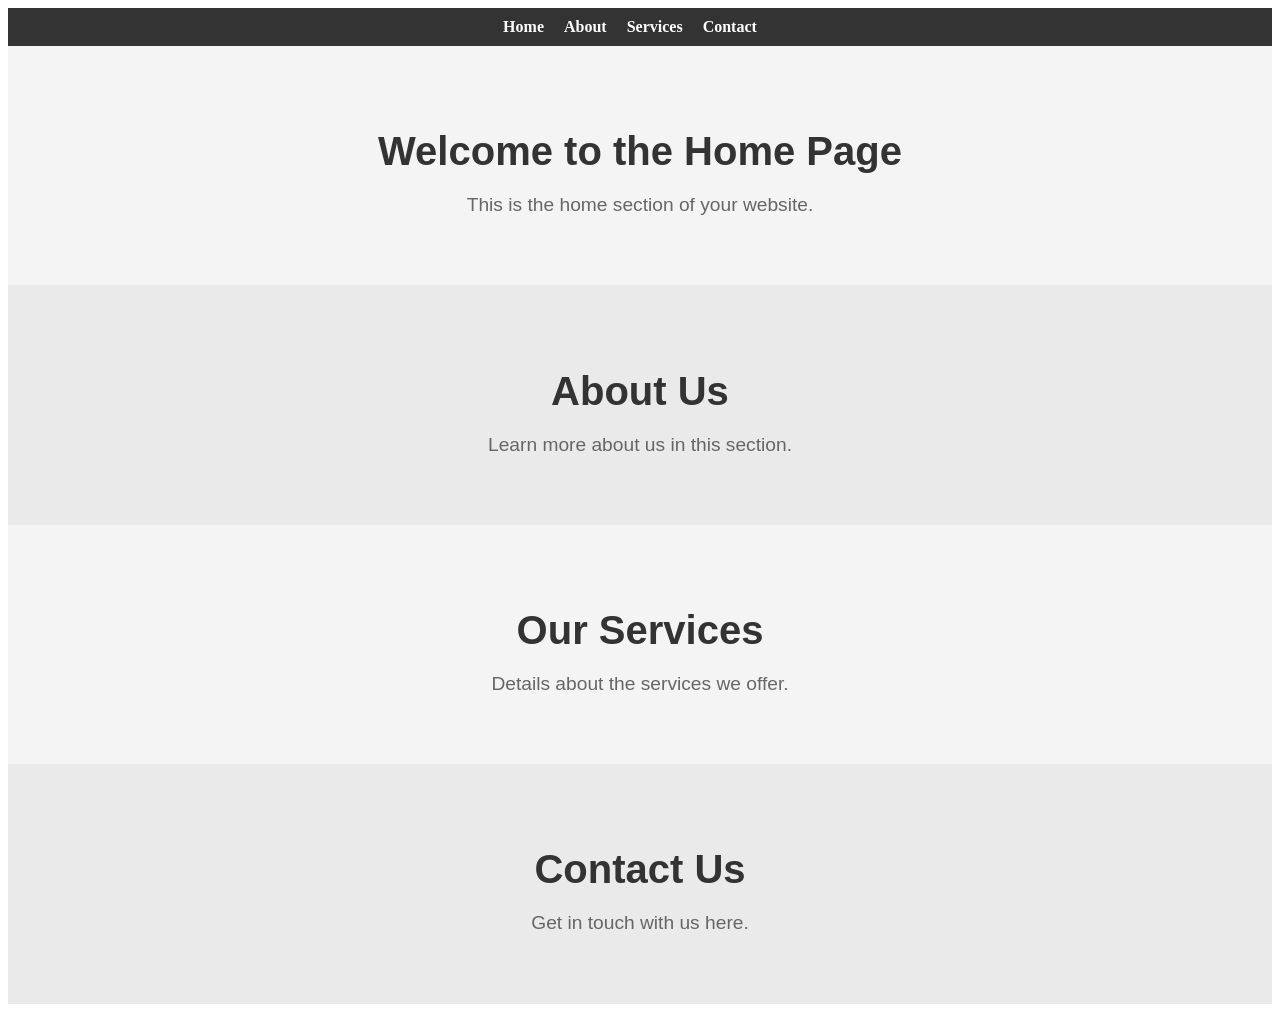
==== index.html @ 5314b4d9 "Css" ====
<!DOCTYPE html>
<html lang="en">
<head>
    <meta charset="UTF-8">
    <meta name="viewport" content="width=device-width, initial-scale=1.0">
    <title>Home Page Menu</title>
    <link rel="stylesheet" href="index.css">
</head>
<body>
    <nav>
        <ul>
            <li><a href="#home">Home</a></li>
            <li><a href="#about">About</a></li>
            <li><a href="#services">Services</a></li>
            <li><a href="#contact">Contact</a></li>
        </ul>
    </nav>
    <section id="home">
        <h1>Welcome to the Home Page</h1>
        <p>This is the home section of your website.</p>
    </section>
    <section id="about">
        <h1>About Us</h1>
        <p>Learn more about us in this section.</p>
    </section>
    <section id="services">
        <h1>Our Services</h1>
        <p>Details about the services we offer.</p>
    </section>
    <section id="contact">
        <h1>Contact Us</h1>
        <p>Get in touch with us here.</p>
    </section>
</body>
</html>
---- index.css ----
nav {
    background-color: #333;
    padding: 10px;
}

nav ul {
    list-style-type: none;
    margin: 0;
    padding: 0;
    display: flex;
    justify-content: center;
}

nav ul li {
    margin-right: 20px;
}

nav ul li a {
    color: white;
    text-decoration: none;
    font-weight: bold;
    font-size: 16px;
    transition: color 0.3s ease;
}

nav ul li a:hover {
    color: #ff9800;
    text-decoration: underline;
}

/* Section styling */
section {
    padding: 50px;
    text-align: center;
    font-family: Arial, sans-serif;
}

section h1 {
    font-size: 2.5em;
    margin-bottom: 20px;
    color: #333;
}

section p {
    font-size: 1.2em;
    color: #666;
}

#home {
    background-color: #f4f4f4;
}

#about {
    background-color: #eaeaea;
}

#services {
    background-color: #f4f4f4;
}

#contact {
    background-color: #eaeaea;
}
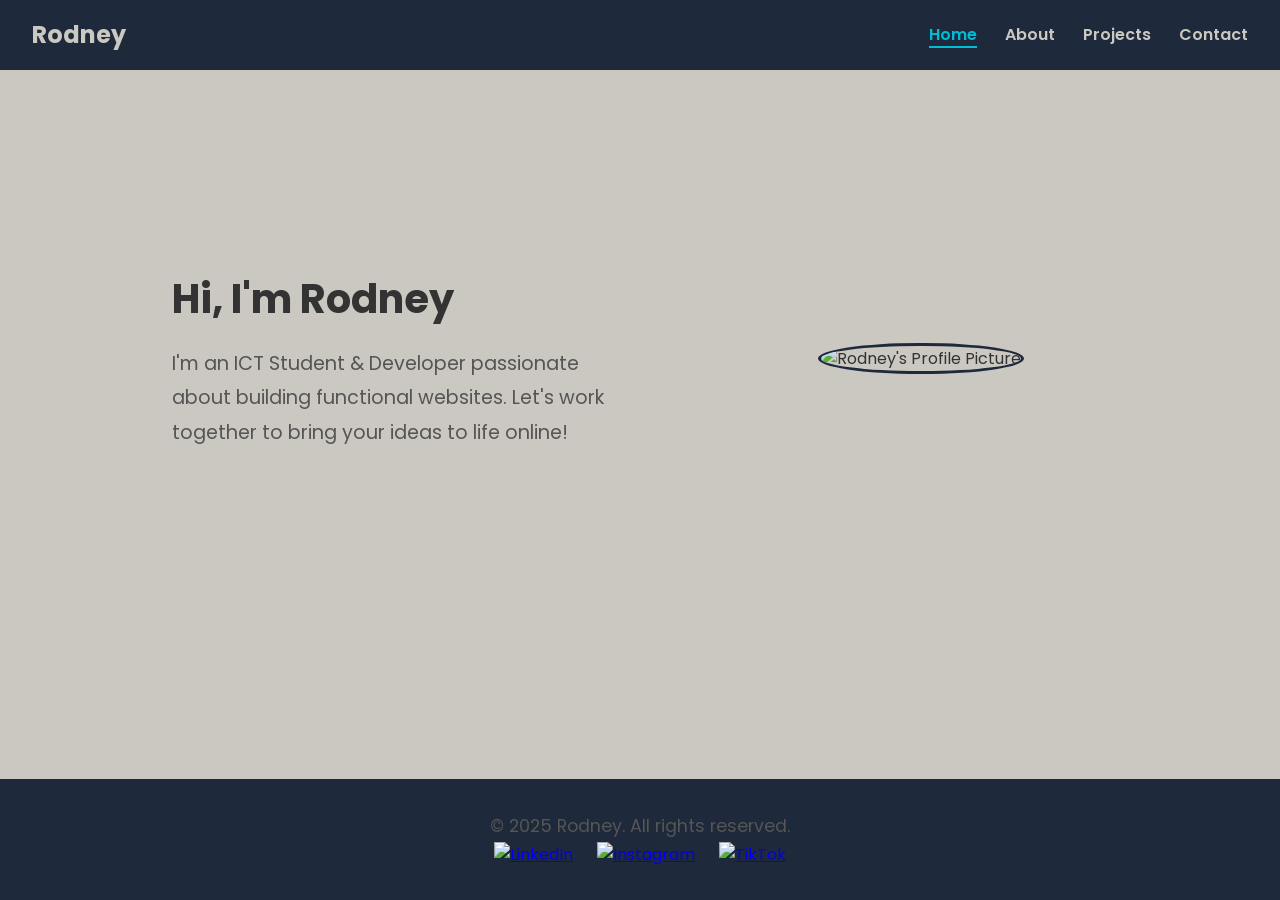
==== commit bb98c3a1: "Add files via upload" ====
--- a/index.html
+++ b/index.html
@@ -1,35 +1,50 @@
-<!DOCTYPE html>
-<html lang="en">
-<head>
-    <meta charset="UTF-8">
-    <meta name="viewport" content="width=device-width, initial-scale=1.0">
-    <title>Home Page Menu</title>
-    <link rel="stylesheet" href="index.css">
-</head>
-<body>
-    <nav>
-        <ul>
-            <li><a href="#home">Home</a></li>
-            <li><a href="#about">About</a></li>
-            <li><a href="#services">Services</a></li>
-            <li><a href="#contact">Contact</a></li>
-        </ul>
-    </nav>
-    <section id="home">
-        <h1>Welcome to the Home Page</h1>
-        <p>This is the home section of your website.</p>
-    </section>
-    <section id="about">
-        <h1>About Us</h1>
-        <p>Learn more about us in this section.</p>
-    </section>
-    <section id="services">
-        <h1>Our Services</h1>
-        <p>Details about the services we offer.</p>
-    </section>
-    <section id="contact">
-        <h1>Contact Us</h1>
-        <p>Get in touch with us here.</p>
-    </section>
-</body>
-</html>+<!DOCTYPE html>
+<html lang="en">
+<head>
+  <meta charset="UTF-8">
+  <meta name="viewport" content="width=device-width, initial-scale=1.0">
+  <title>Home</title>
+  <link href="https://fonts.googleapis.com/css2?family=Poppins:wght@400;600&display=swap" rel="stylesheet">
+ <link href="style.css"rel="stylesheet">
+</head>
+<body>
+  <header>
+    <a href="index.html"><h1>Rodney</h1></a>
+    <nav>
+      <a href="index.html" class="active">Home</a>
+      <a href="about.html">About</a>
+      <a href="projects.html">Projects</a>
+      <a href="contact.html">Contact</a>
+    </nav>    
+  </header>
+
+  <section class="profile">
+    <div class="profile-text">
+      <h1>Hi, I'm Rodney</h1>
+      <p>I'm an ICT Student & Developer passionate about building functional websites. Let's work together to bring your ideas to life online!</p>
+    </div>
+    <div>
+      <h1></h1>
+    </div>
+    <div class="profile-image">
+      <img src="images/pfp1.jpg" alt="Rodney's Profile Picture" />
+    </div>
+  </section>
+
+
+  <footer>
+    <p>&copy; 2025 Rodney. All rights reserved.</p>
+    <div class="social-icons">
+      <a href="www.linkedin.com/in/rodney-afriyie-282183271" target="_blank">
+        <img src="images\linkedin.png" alt="LinkedIn">
+      </a>
+      <a href="https://www.instagram.com/rodney.afriyie/?hl=en" target="_blank">
+        <img src="images\instagram.png" alt="Instagram">
+      </a>
+      <a href="https://www.tiktok.com/@rodney_appiah?is_from_webapp=1&sender_device=pc" target="_blank">
+        <img src="images\tiktok.png" alt="TikTok">
+      </a>
+    </div>
+  </footer>
+</body>
+</html>
--- a/style.css
+++ b/style.css
@@ -0,0 +1,257 @@
+* {
+    margin: 0;
+    padding: 0;
+    box-sizing: border-box;
+    font-family: 'Poppins', sans-serif;
+  }
+  
+  html {
+    scroll-behavior: smooth;
+    height: 100%;
+  }
+  
+  nav a:hover {
+    color: #00bcd4;
+  }
+  
+  nav a.active {
+    color: #00bcd4;
+    border-bottom: 2px solid #00bcd4;
+  }
+  body {
+    font-family: 'Poppins', sans-serif;
+    line-height: 1.6;
+    background-color: #CAC8C1;
+    color: #333;
+    display: flex;
+    flex-direction: column;
+    justify-content: space-between;
+    height: 100%;
+  }
+  
+  header {
+    background-color: #1e293b;
+    color: #CAC8C1;
+    padding: 1rem 2rem;
+    display: flex;
+    justify-content: space-between;
+    align-items: center;
+    position: sticky;
+    top: 0;
+    z-index: 1000;
+  }
+.profile {
+    display: flex;
+    justify-content: space-between;
+    align-items: center;
+    padding: 4rem 2rem;
+    background-color: #CAC8C1;
+  }
+  
+  .profile-text {
+    flex: 1;
+    max-width: 50%;
+  }
+  
+  .profile-text h1 {
+    font-size: 2.5rem;
+    margin-bottom: 1rem;
+  }
+  
+  .profile-text p {
+    font-size: 1.2rem;
+    color: #555;
+  }
+  
+  .profile-image {
+    flex: 5;
+    max-width: 40%;
+    text-align: center;
+  }
+  
+  .profile-image img {
+    width: 350px;
+    height: 350px;
+    object-fit: cover;
+    border-radius: 50%;
+    border: 3px solid #1e293b;
+  }
+  .profile-image img:hover {
+    transform: scale(1.02);
+    transition: transform 0.7s ease;
+  }
+  
+  header h1 {
+    font-size: 1.5rem;
+  }
+
+  header a {
+    color: #CAC8C1;
+    text-decoration: none;
+    font-weight: 600;
+  }
+  
+  nav a {
+    color: #CAC8C1;
+    text-decoration: none;
+    margin-left: 1.5rem;
+    font-weight: 600;
+  }
+  
+  section {
+    padding: 4rem 2rem;
+    max-width: 1000px;
+    margin: auto;
+  }
+  
+  h2 {
+    font-size: 2rem;
+    margin-bottom: 1rem;
+  }
+  
+  p, label {
+    font-size: 1.1rem;
+    color: #555;
+    line-height: 1.8;
+  }
+  
+  button {
+    padding: 0.75rem 1.5rem;
+    background-color: #1e293b;
+    color: #CAC8C1;
+    border: none;
+    border-radius: 0.4rem;
+    font-size: 1rem;
+    cursor: pointer;
+    font-weight: 600;
+  }
+  
+  button:hover {
+    background-color: #334155;
+  }
+  
+  form {
+    background-color: #cdcaca;
+    padding: 2rem;
+    border-radius: 0.5rem;
+    box-shadow: 0 2px 4px rgba(0,0,0,0.1);
+  }
+  
+  input, textarea {
+    width: 100%;
+    padding: 0.75rem;
+    margin-bottom: 1.5rem;
+    border: 1px solid #CAC8C1;
+    border-radius: 0.4rem;
+    font-size: 1rem;
+  }
+  
+  .project {
+    background-color: #CAC8C1;
+    padding: 1.5rem;
+    border-left: 4px solid #1e293b;
+    margin-bottom: 1.5rem;
+    box-shadow: 0 2px 4px rgba(0,0,0,0.1);
+    border-radius: 0.5rem;
+  }
+  
+  .project h3 {
+    margin-bottom: 0.5rem;
+    color: #1e293b;
+  }
+  .project {
+    background-color: #f0f0f0;
+    padding: 20px;
+    margin: 15px 0;
+    border-radius: 8px;
+    transition: transform 0.3s ease;
+    cursor: pointer;
+  }
+  
+  .project:hover {
+    transform: scale(1.03);
+    background-color: #e9f6ff;
+  }
+  
+  .preview-modal {
+    opacity: 0;
+    visibility: hidden;
+    transition: opacity 0.4s ease;
+    position: fixed;
+    z-index: 10;
+    left: 0;
+    top: 0;
+    width: 100%;
+    height: 100%;
+    overflow-y: auto;
+    background-color: rgba(0, 0, 0, 0.8);
+    padding-top: 60px;
+  }
+  
+  .preview-modal.active {
+    opacity: 1;
+    visibility: visible;
+  }
+  
+  .preview-content {
+    background-color: #fff;
+    margin: auto;
+    padding: 20px;
+    border-radius: 10px;
+    width: 80%;
+    max-width: 700px;
+    position: relative;
+    transform: scale(0.95);
+    transition: transform 0.4s ease;
+  }
+  
+  .preview-modal.active .preview-content {
+    transform: scale(1);
+  }
+  
+  .close-btn {
+    color: #333;
+    position: absolute;
+    top: 15px;
+    right: 20px;
+    font-size: 30px;
+    font-weight: bold;
+    cursor: pointer;
+  }
+  
+  .gallery {
+    display: grid;
+    grid-template-columns: repeat(1, 1fr);
+    gap: 10px;
+    margin-top: 20px;
+  }
+  
+  .gallery img {
+    width: 100%;
+    border-radius: 8px;
+    object-fit: cover;
+  }
+
+  footer {
+    text-align: center;
+    padding: 2rem;
+    background-color: #1e293b;
+    color: #CAC8C1;
+    margin-top: auto;
+  }
+  
+  .social-icons a {
+    margin: 0 10px;
+    display: inline-block;
+  }
+  
+  .social-icons img {
+    width: 32px;
+    height: 32px;
+    transition: transform 0.3s ease;
+  }
+  
+  .social-icons img:hover {
+    transform: scale(1.2);
+  }
+  
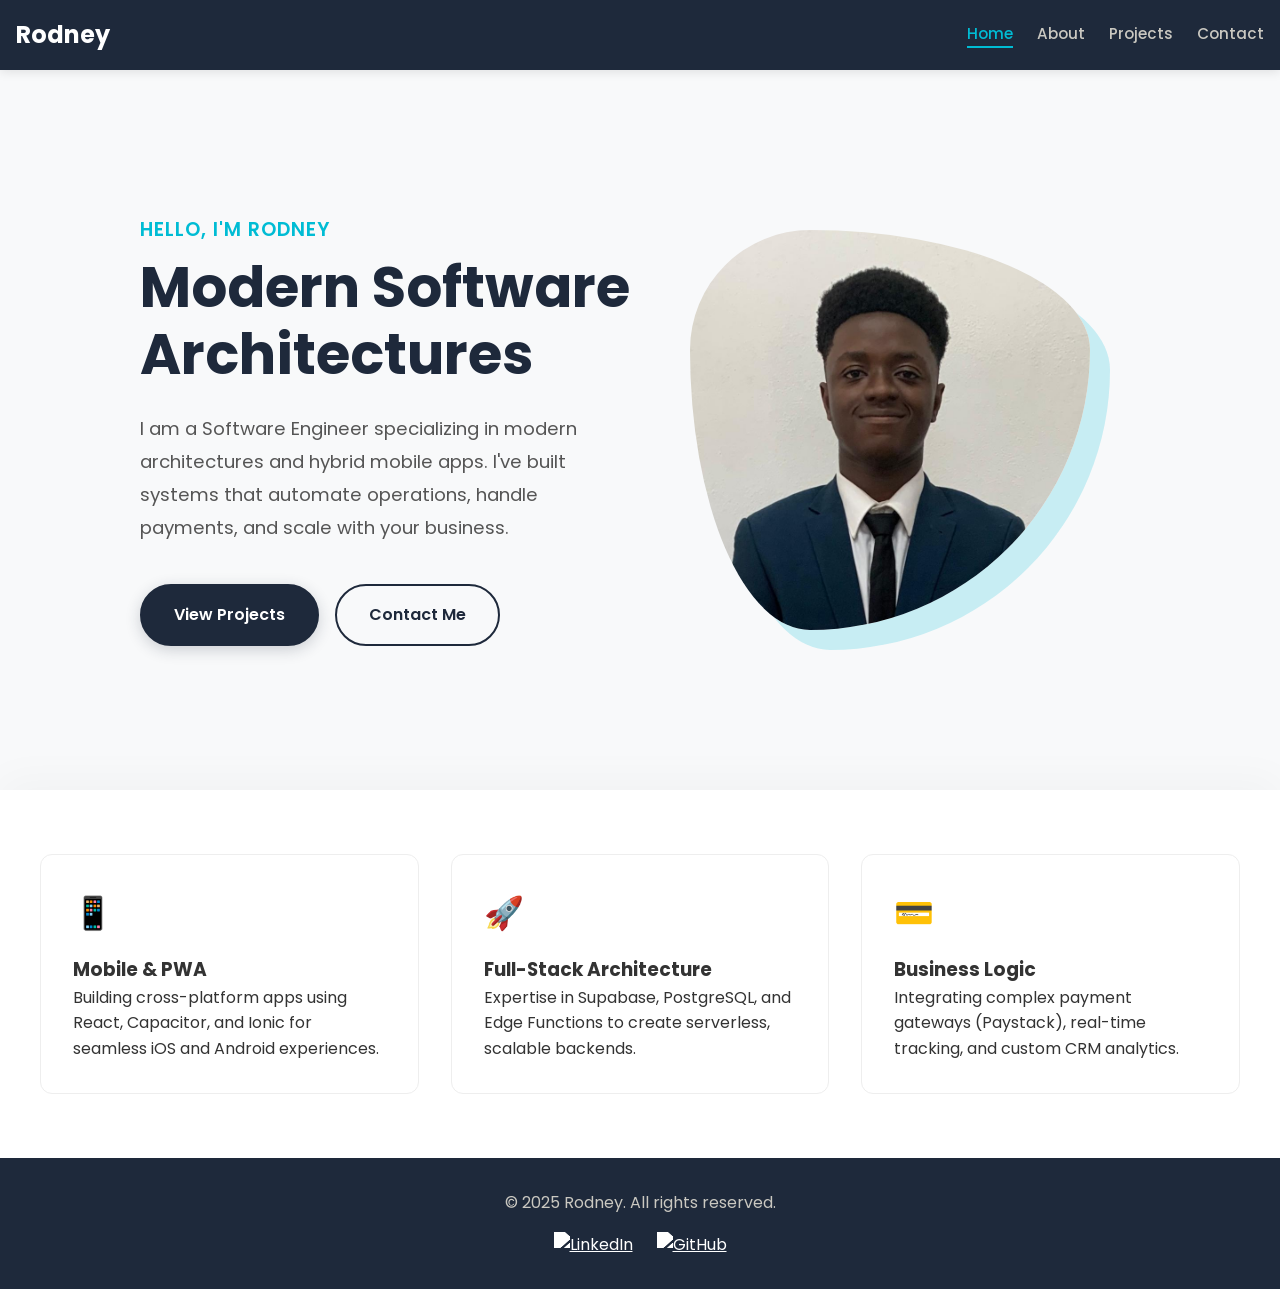
==== commit 2463034e: "Add files via upload" ====
--- a/index.html
+++ b/index.html
@@ -3,11 +3,152 @@
 <head>
   <meta charset="UTF-8">
   <meta name="viewport" content="width=device-width, initial-scale=1.0">
-  <title>Home</title>
-  <link href="https://fonts.googleapis.com/css2?family=Poppins:wght@400;600&display=swap" rel="stylesheet">
- <link href="style.css"rel="stylesheet">
+  <title>Rodney | Software Engineer</title>
+  <link href="https://fonts.googleapis.com/css2?family=Poppins:wght@300;400;600;700&display=swap" rel="stylesheet">
+  <link href="style.css" rel="stylesheet">
+  
+  <!-- Page Specific Styles for Hero Layout -->
+  <style>
+    .hero {
+        display: flex;
+        align-items: center;
+        justify-content: space-between;
+        padding: 4rem 2rem;
+        max-width: 1200px;
+        margin: 0 auto;
+        min-height: 80vh;
+    }
+
+    .hero-text {
+        flex: 1;
+        max-width: 600px;
+        animation: fadeUp 1s ease-out;
+    }
+
+    .hero-greeting {
+        color: #00bcd4;
+        font-weight: 600;
+        font-size: 1.2rem;
+        text-transform: uppercase;
+        letter-spacing: 1px;
+        display: block;
+        margin-bottom: 0.5rem;
+    }
+
+    .hero-text h1 {
+        font-size: 3.5rem;
+        line-height: 1.2;
+        color: #1e293b;
+        margin-bottom: 1.5rem;
+        font-weight: 700;
+    }
+
+    .hero-text p {
+        font-size: 1.15rem;
+        color: #555;
+        margin-bottom: 2.5rem;
+        line-height: 1.8;
+        max-width: 90%;
+    }
+
+    /* Buttons */
+    .btn-group { display: flex; gap: 1rem; }
+    
+    .btn-primary {
+        background-color: #1e293b;
+        color: #fff;
+        border: 2px solid #1e293b;
+        box-shadow: 0 4px 15px rgba(30, 41, 59, 0.2);
+        border-radius: 50px;
+        padding: 1rem 2rem;
+    }
+
+    .btn-primary:hover {
+        background-color: #334155;
+        transform: translateY(-3px);
+    }
+
+    .btn-outline {
+        background-color: transparent;
+        color: #1e293b;
+        border: 2px solid #1e293b;
+        border-radius: 50px;
+        padding: 1rem 2rem;
+    }
+
+    .btn-outline:hover {
+        background-color: #1e293b;
+        color: #fff;
+        transform: translateY(-3px);
+    }
+
+    /* Hero Image */
+    .hero-image-container {
+        flex: 1;
+        display: flex;
+        justify-content: center;
+        animation: fadeIn 1.5s ease-out;
+    }
+
+    .hero-image-container img {
+        width: 400px;
+        height: 400px;
+        object-fit: cover;
+        border-radius: 30% 70% 70% 30% / 30% 30% 70% 70%; /* Blob shape */
+        box-shadow: 20px 20px 0px rgba(0, 188, 212, 0.2);
+        transition: border-radius 0.5s ease;
+    }
+
+    .hero-image-container img:hover {
+        border-radius: 50%;
+    }
+
+    /* Skills Overview */
+    .skills-section {
+        background-color: white;
+        padding: 4rem 2rem;
+        box-shadow: 0 -10px 40px rgba(0,0,0,0.03);
+    }
+
+    .skills-container {
+        max-width: 1200px;
+        margin: 0 auto;
+        display: grid;
+        grid-template-columns: repeat(auto-fit, minmax(250px, 1fr));
+        gap: 2rem;
+    }
+
+    .skill-card {
+        padding: 2rem;
+        border-radius: 12px;
+        background: #fff;
+        border: 1px solid #eee;
+        transition: transform 0.3s ease;
+    }
+
+    .skill-card:hover {
+        transform: translateY(-5px);
+        border-color: #00bcd4;
+    }
+
+    .skill-icon { font-size: 2rem; margin-bottom: 1rem; display: block; }
+
+    /* Animations */
+    @keyframes fadeUp { from { opacity: 0; transform: translateY(20px); } to { opacity: 1; transform: translateY(0); } }
+    @keyframes fadeIn { from { opacity: 0; } to { opacity: 1; } }
+
+    /* Mobile */
+    @media (max-width: 900px) {
+        .hero { flex-direction: column-reverse; text-align: center; padding-top: 2rem; }
+        .hero-text h1 { font-size: 2.5rem; }
+        .hero-text p { margin: 0 auto 2rem auto; }
+        .btn-group { justify-content: center; }
+        .hero-image-container img { width: 280px; height: 280px; margin-bottom: 2rem; }
+    }
+  </style>
 </head>
 <body>
+  
   <header>
     <a href="index.html"><h1>Rodney</h1></a>
     <nav>
@@ -18,33 +159,57 @@
     </nav>    
   </header>
 
-  <section class="profile">
-    <div class="profile-text">
-      <h1>Hi, I'm Rodney</h1>
-      <p>I'm an ICT Student & Developer passionate about building functional websites. Let's work together to bring your ideas to life online!</p>
-    </div>
-    <div>
-      <h1></h1>
-    </div>
-    <div class="profile-image">
-      <img src="images/pfp1.jpg" alt="Rodney's Profile Picture" />
+  <section class="hero">
+    <div class="hero-text">
+      <span class="hero-greeting">Hello, I'm Rodney</span>
+      <h1>Modern Software <br> Architectures</h1>
+      <p>
+        I am a Software Engineer specializing in modern architectures and hybrid mobile apps. I've built systems that automate operations, handle payments, and scale with your business.
+      </p>
+      <div class="btn-group">
+        <a href="projects.html" class="btn btn-primary">View Projects</a>
+        <a href="contact.html" class="btn btn-outline">Contact Me</a>
+      </div>
+    </div>
+    
+    <div class="hero-image-container">
+      <img src="images/pfp1.jpg" alt="Rodney Profile">
     </div>
   </section>
 
+  <section class="skills-section">
+    <div class="skills-container">
+      <div class="skill-card">
+        <span class="skill-icon">📱</span>
+        <h3>Mobile & PWA</h3>
+        <p>Building cross-platform apps using React, Capacitor, and Ionic for seamless iOS and Android experiences.</p>
+      </div>
+      
+      <div class="skill-card">
+        <span class="skill-icon">🚀</span>
+        <h3>Full-Stack Architecture</h3>
+        <p>Expertise in Supabase, PostgreSQL, and Edge Functions to create serverless, scalable backends.</p>
+      </div>
+      
+      <div class="skill-card">
+        <span class="skill-icon">💳</span>
+        <h3>Business Logic</h3>
+        <p>Integrating complex payment gateways (Paystack), real-time tracking, and custom CRM analytics.</p>
+      </div>
+    </div>
+  </section>
 
   <footer>
     <p>&copy; 2025 Rodney. All rights reserved.</p>
     <div class="social-icons">
-      <a href="www.linkedin.com/in/rodney-afriyie-282183271" target="_blank">
-        <img src="images\linkedin.png" alt="LinkedIn">
+      <a href="https://www.linkedin.com/in/rodney-afriyie-882338365" target="_blank">
+        <img src="images/linkedin.png" alt="LinkedIn">
       </a>
-      <a href="https://www.instagram.com/rodney.afriyie/?hl=en" target="_blank">
-        <img src="images\instagram.png" alt="Instagram">
+      <a href="https://github.com/afriyierodney64" target="_blank">
+        <img src="images/github-icon.png" alt="GitHub">
       </a>
-      <a href="https://www.tiktok.com/@rodney_appiah?is_from_webapp=1&sender_device=pc" target="_blank">
-        <img src="images\tiktok.png" alt="TikTok">
-      </a>
     </div>
   </footer>
+
 </body>
-</html>
+</html>
--- a/style.css
+++ b/style.css
@@ -1,257 +1,127 @@
+/* ===== GLOBAL RESET & BASE STYLES ===== */
 * {
     margin: 0;
     padding: 0;
     box-sizing: border-box;
     font-family: 'Poppins', sans-serif;
-  }
-  
-  html {
+}
+
+html {
     scroll-behavior: smooth;
     height: 100%;
-  }
-  
-  nav a:hover {
-    color: #00bcd4;
-  }
-  
-  nav a.active {
-    color: #00bcd4;
-    border-bottom: 2px solid #00bcd4;
-  }
-  body {
+}
+
+body {
     font-family: 'Poppins', sans-serif;
     line-height: 1.6;
-    background-color: #CAC8C1;
+    background-color: #f8f9fa; /* Modern off-white background */
     color: #333;
     display: flex;
     flex-direction: column;
-    justify-content: space-between;
-    height: 100%;
-  }
-  
-  header {
+    min-height: 100vh;
+    overflow-x: hidden;
+    width: 100%;
+}
+
+/* ===== HEADER ===== */
+header {
     background-color: #1e293b;
     color: #CAC8C1;
-    padding: 1rem 2rem;
+    padding: 1rem;
     display: flex;
     justify-content: space-between;
     align-items: center;
     position: sticky;
     top: 0;
     z-index: 1000;
-  }
-.profile {
-    display: flex;
-    justify-content: space-between;
-    align-items: center;
-    padding: 4rem 2rem;
-    background-color: #CAC8C1;
-  }
-  
-  .profile-text {
-    flex: 1;
-    max-width: 50%;
-  }
-  
-  .profile-text h1 {
-    font-size: 2.5rem;
-    margin-bottom: 1rem;
-  }
-  
-  .profile-text p {
-    font-size: 1.2rem;
-    color: #555;
-  }
-  
-  .profile-image {
-    flex: 5;
-    max-width: 40%;
-    text-align: center;
-  }
-  
-  .profile-image img {
-    width: 350px;
-    height: 350px;
-    object-fit: cover;
-    border-radius: 50%;
-    border: 3px solid #1e293b;
-  }
-  .profile-image img:hover {
-    transform: scale(1.02);
-    transition: transform 0.7s ease;
-  }
-  
-  header h1 {
+    width: 100%;
+    box-shadow: 0 2px 10px rgba(0,0,0,0.1);
+}
+
+header h1 {
     font-size: 1.5rem;
-  }
+    color: #fff;
+    white-space: nowrap;
+}
 
-  header a {
+header a {
     color: #CAC8C1;
     text-decoration: none;
     font-weight: 600;
-  }
-  
-  nav a {
+}
+
+/* ===== NAVIGATION ===== */
+nav {
+    display: flex;
+    gap: 1.5rem;
+}
+
+nav a {
     color: #CAC8C1;
     text-decoration: none;
-    margin-left: 1.5rem;
-    font-weight: 600;
-  }
-  
-  section {
-    padding: 4rem 2rem;
-    max-width: 1000px;
-    margin: auto;
-  }
-  
-  h2 {
-    font-size: 2rem;
-    margin-bottom: 1rem;
-  }
-  
-  p, label {
-    font-size: 1.1rem;
-    color: #555;
-    line-height: 1.8;
-  }
-  
-  button {
-    padding: 0.75rem 1.5rem;
-    background-color: #1e293b;
-    color: #CAC8C1;
-    border: none;
-    border-radius: 0.4rem;
-    font-size: 1rem;
-    cursor: pointer;
-    font-weight: 600;
-  }
-  
-  button:hover {
-    background-color: #334155;
-  }
-  
-  form {
-    background-color: #cdcaca;
-    padding: 2rem;
-    border-radius: 0.5rem;
-    box-shadow: 0 2px 4px rgba(0,0,0,0.1);
-  }
-  
-  input, textarea {
-    width: 100%;
-    padding: 0.75rem;
-    margin-bottom: 1.5rem;
-    border: 1px solid #CAC8C1;
-    border-radius: 0.4rem;
-    font-size: 1rem;
-  }
-  
-  .project {
-    background-color: #CAC8C1;
-    padding: 1.5rem;
-    border-left: 4px solid #1e293b;
-    margin-bottom: 1.5rem;
-    box-shadow: 0 2px 4px rgba(0,0,0,0.1);
-    border-radius: 0.5rem;
-  }
-  
-  .project h3 {
-    margin-bottom: 0.5rem;
-    color: #1e293b;
-  }
-  .project {
-    background-color: #f0f0f0;
-    padding: 20px;
-    margin: 15px 0;
-    border-radius: 8px;
-    transition: transform 0.3s ease;
-    cursor: pointer;
-  }
-  
-  .project:hover {
-    transform: scale(1.03);
-    background-color: #e9f6ff;
-  }
-  
-  .preview-modal {
-    opacity: 0;
-    visibility: hidden;
-    transition: opacity 0.4s ease;
-    position: fixed;
-    z-index: 10;
-    left: 0;
-    top: 0;
-    width: 100%;
-    height: 100%;
-    overflow-y: auto;
-    background-color: rgba(0, 0, 0, 0.8);
-    padding-top: 60px;
-  }
-  
-  .preview-modal.active {
-    opacity: 1;
-    visibility: visible;
-  }
-  
-  .preview-content {
-    background-color: #fff;
-    margin: auto;
-    padding: 20px;
-    border-radius: 10px;
-    width: 80%;
-    max-width: 700px;
-    position: relative;
-    transform: scale(0.95);
-    transition: transform 0.4s ease;
-  }
-  
-  .preview-modal.active .preview-content {
-    transform: scale(1);
-  }
-  
-  .close-btn {
-    color: #333;
-    position: absolute;
-    top: 15px;
-    right: 20px;
-    font-size: 30px;
-    font-weight: bold;
-    cursor: pointer;
-  }
-  
-  .gallery {
-    display: grid;
-    grid-template-columns: repeat(1, 1fr);
-    gap: 10px;
-    margin-top: 20px;
-  }
-  
-  .gallery img {
-    width: 100%;
-    border-radius: 8px;
-    object-fit: cover;
-  }
+    font-weight: 500;
+    font-size: 0.95rem;
+    transition: color 0.3s ease;
+}
 
-  footer {
+nav a:hover {
+    color: #00bcd4;
+}
+
+nav a.active {
+    color: #00bcd4;
+    border-bottom: 2px solid #00bcd4;
+}
+
+/* Mobile Nav Tweak */
+@media (max-width: 768px) {
+    header {
+        flex-direction: column;
+        gap: 1rem;
+    }
+    nav {
+        gap: 1rem;
+        font-size: 0.9rem;
+    }
+}
+
+/* ===== FOOTER ===== */
+footer {
     text-align: center;
-    padding: 2rem;
+    padding: 2rem 1rem;
     background-color: #1e293b;
     color: #CAC8C1;
     margin-top: auto;
-  }
-  
-  .social-icons a {
-    margin: 0 10px;
+    width: 100%;
+}
+
+.social-icons {
+    display: flex;
+    justify-content: center;
+    gap: 1.5rem;
+    margin-top: 1rem;
+}
+
+.social-icons img {
+    width: 28px;
+    height: 28px;
+    transition: transform 0.3s ease;
+    filter: brightness(0) invert(1); /* Makes icons white */
+}
+
+.social-icons img:hover {
+    transform: scale(1.2);
+    opacity: 0.8;
+}
+
+/* ===== UTILITY CLASSES ===== */
+.btn {
     display: inline-block;
-  }
-  
-  .social-icons img {
-    width: 32px;
-    height: 32px;
-    transition: transform 0.3s ease;
-  }
-  
-  .social-icons img:hover {
-    transform: scale(1.2);
-  }
-  
+    padding: 0.8rem 1.5rem;
+    border-radius: 5px;
+    text-decoration: none;
+    font-weight: 600;
+    transition: background 0.3s ease;
+    cursor: pointer;
+    border: none;
+}
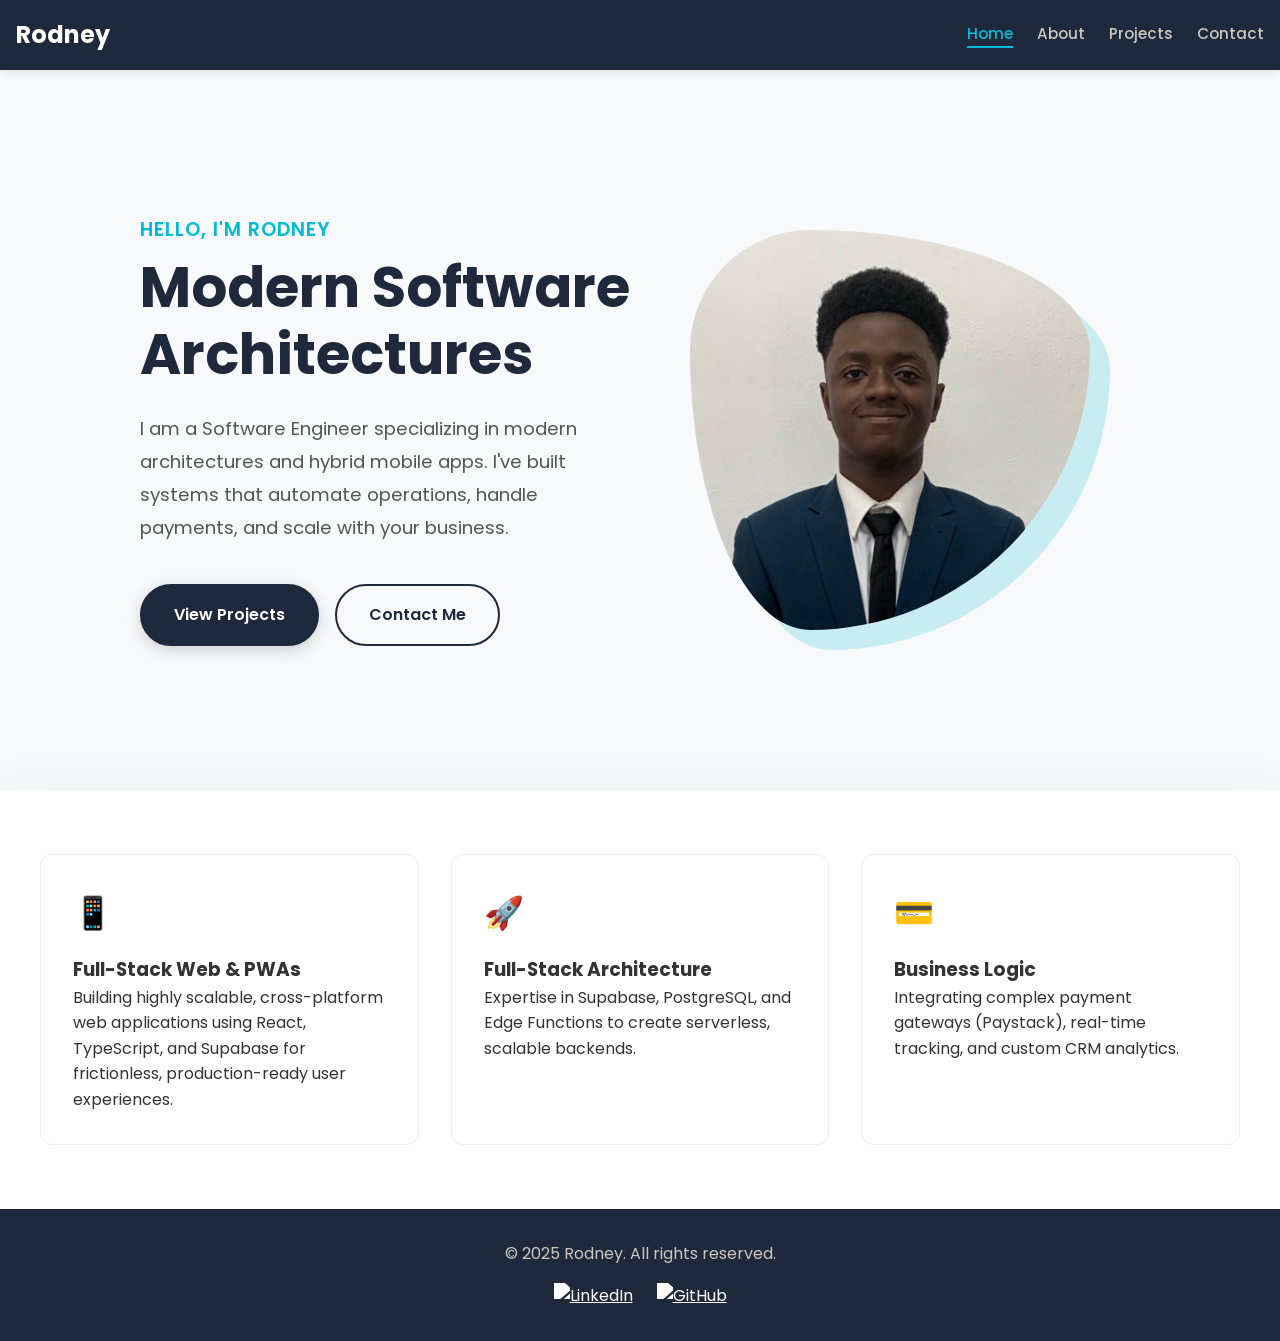
==== commit 596f9d99: "Initial commit" ====
--- a/index.html
+++ b/index.html
@@ -1,215 +1,215 @@
-<!DOCTYPE html>
-<html lang="en">
-<head>
-  <meta charset="UTF-8">
-  <meta name="viewport" content="width=device-width, initial-scale=1.0">
-  <title>Rodney | Software Engineer</title>
-  <link href="https://fonts.googleapis.com/css2?family=Poppins:wght@300;400;600;700&display=swap" rel="stylesheet">
-  <link href="style.css" rel="stylesheet">
-  
-  <!-- Page Specific Styles for Hero Layout -->
-  <style>
-    .hero {
-        display: flex;
-        align-items: center;
-        justify-content: space-between;
-        padding: 4rem 2rem;
-        max-width: 1200px;
-        margin: 0 auto;
-        min-height: 80vh;
-    }
-
-    .hero-text {
-        flex: 1;
-        max-width: 600px;
-        animation: fadeUp 1s ease-out;
-    }
-
-    .hero-greeting {
-        color: #00bcd4;
-        font-weight: 600;
-        font-size: 1.2rem;
-        text-transform: uppercase;
-        letter-spacing: 1px;
-        display: block;
-        margin-bottom: 0.5rem;
-    }
-
-    .hero-text h1 {
-        font-size: 3.5rem;
-        line-height: 1.2;
-        color: #1e293b;
-        margin-bottom: 1.5rem;
-        font-weight: 700;
-    }
-
-    .hero-text p {
-        font-size: 1.15rem;
-        color: #555;
-        margin-bottom: 2.5rem;
-        line-height: 1.8;
-        max-width: 90%;
-    }
-
-    /* Buttons */
-    .btn-group { display: flex; gap: 1rem; }
-    
-    .btn-primary {
-        background-color: #1e293b;
-        color: #fff;
-        border: 2px solid #1e293b;
-        box-shadow: 0 4px 15px rgba(30, 41, 59, 0.2);
-        border-radius: 50px;
-        padding: 1rem 2rem;
-    }
-
-    .btn-primary:hover {
-        background-color: #334155;
-        transform: translateY(-3px);
-    }
-
-    .btn-outline {
-        background-color: transparent;
-        color: #1e293b;
-        border: 2px solid #1e293b;
-        border-radius: 50px;
-        padding: 1rem 2rem;
-    }
-
-    .btn-outline:hover {
-        background-color: #1e293b;
-        color: #fff;
-        transform: translateY(-3px);
-    }
-
-    /* Hero Image */
-    .hero-image-container {
-        flex: 1;
-        display: flex;
-        justify-content: center;
-        animation: fadeIn 1.5s ease-out;
-    }
-
-    .hero-image-container img {
-        width: 400px;
-        height: 400px;
-        object-fit: cover;
-        border-radius: 30% 70% 70% 30% / 30% 30% 70% 70%; /* Blob shape */
-        box-shadow: 20px 20px 0px rgba(0, 188, 212, 0.2);
-        transition: border-radius 0.5s ease;
-    }
-
-    .hero-image-container img:hover {
-        border-radius: 50%;
-    }
-
-    /* Skills Overview */
-    .skills-section {
-        background-color: white;
-        padding: 4rem 2rem;
-        box-shadow: 0 -10px 40px rgba(0,0,0,0.03);
-    }
-
-    .skills-container {
-        max-width: 1200px;
-        margin: 0 auto;
-        display: grid;
-        grid-template-columns: repeat(auto-fit, minmax(250px, 1fr));
-        gap: 2rem;
-    }
-
-    .skill-card {
-        padding: 2rem;
-        border-radius: 12px;
-        background: #fff;
-        border: 1px solid #eee;
-        transition: transform 0.3s ease;
-    }
-
-    .skill-card:hover {
-        transform: translateY(-5px);
-        border-color: #00bcd4;
-    }
-
-    .skill-icon { font-size: 2rem; margin-bottom: 1rem; display: block; }
-
-    /* Animations */
-    @keyframes fadeUp { from { opacity: 0; transform: translateY(20px); } to { opacity: 1; transform: translateY(0); } }
-    @keyframes fadeIn { from { opacity: 0; } to { opacity: 1; } }
-
-    /* Mobile */
-    @media (max-width: 900px) {
-        .hero { flex-direction: column-reverse; text-align: center; padding-top: 2rem; }
-        .hero-text h1 { font-size: 2.5rem; }
-        .hero-text p { margin: 0 auto 2rem auto; }
-        .btn-group { justify-content: center; }
-        .hero-image-container img { width: 280px; height: 280px; margin-bottom: 2rem; }
-    }
-  </style>
-</head>
-<body>
-  
-  <header>
-    <a href="index.html"><h1>Rodney</h1></a>
-    <nav>
-      <a href="index.html" class="active">Home</a>
-      <a href="about.html">About</a>
-      <a href="projects.html">Projects</a>
-      <a href="contact.html">Contact</a>
-    </nav>    
-  </header>
-
-  <section class="hero">
-    <div class="hero-text">
-      <span class="hero-greeting">Hello, I'm Rodney</span>
-      <h1>Modern Software <br> Architectures</h1>
-      <p>
-        I am a Software Engineer specializing in modern architectures and hybrid mobile apps. I've built systems that automate operations, handle payments, and scale with your business.
-      </p>
-      <div class="btn-group">
-        <a href="projects.html" class="btn btn-primary">View Projects</a>
-        <a href="contact.html" class="btn btn-outline">Contact Me</a>
-      </div>
-    </div>
-    
-    <div class="hero-image-container">
-      <img src="images/pfp1.jpg" alt="Rodney Profile">
-    </div>
-  </section>
-
-  <section class="skills-section">
-    <div class="skills-container">
-      <div class="skill-card">
-        <span class="skill-icon">📱</span>
-        <h3>Mobile & PWA</h3>
-        <p>Building cross-platform apps using React, Capacitor, and Ionic for seamless iOS and Android experiences.</p>
-      </div>
-      
-      <div class="skill-card">
-        <span class="skill-icon">🚀</span>
-        <h3>Full-Stack Architecture</h3>
-        <p>Expertise in Supabase, PostgreSQL, and Edge Functions to create serverless, scalable backends.</p>
-      </div>
-      
-      <div class="skill-card">
-        <span class="skill-icon">💳</span>
-        <h3>Business Logic</h3>
-        <p>Integrating complex payment gateways (Paystack), real-time tracking, and custom CRM analytics.</p>
-      </div>
-    </div>
-  </section>
-
-  <footer>
-    <p>&copy; 2025 Rodney. All rights reserved.</p>
-    <div class="social-icons">
-      <a href="https://www.linkedin.com/in/rodney-afriyie-882338365" target="_blank">
-        <img src="images/linkedin.png" alt="LinkedIn">
-      </a>
-      <a href="https://github.com/afriyierodney64" target="_blank">
-        <img src="images/github-icon.png" alt="GitHub">
-      </a>
-    </div>
-  </footer>
-
-</body>
+<!DOCTYPE html>
+<html lang="en">
+<head>
+  <meta charset="UTF-8">
+  <meta name="viewport" content="width=device-width, initial-scale=1.0">
+  <title>Rodney | Software Engineer</title>
+  <link href="https://fonts.googleapis.com/css2?family=Poppins:wght@300;400;600;700&display=swap" rel="stylesheet">
+  <link href="style.css" rel="stylesheet">
+  
+  <!-- Page Specific Styles for Hero Layout -->
+  <style>
+    .hero {
+        display: flex;
+        align-items: center;
+        justify-content: space-between;
+        padding: 4rem 2rem;
+        max-width: 1200px;
+        margin: 0 auto;
+        min-height: 80vh;
+    }
+
+    .hero-text {
+        flex: 1;
+        max-width: 600px;
+        animation: fadeUp 1s ease-out;
+    }
+
+    .hero-greeting {
+        color: #00bcd4;
+        font-weight: 600;
+        font-size: 1.2rem;
+        text-transform: uppercase;
+        letter-spacing: 1px;
+        display: block;
+        margin-bottom: 0.5rem;
+    }
+
+    .hero-text h1 {
+        font-size: 3.5rem;
+        line-height: 1.2;
+        color: #1e293b;
+        margin-bottom: 1.5rem;
+        font-weight: 700;
+    }
+
+    .hero-text p {
+        font-size: 1.15rem;
+        color: #555;
+        margin-bottom: 2.5rem;
+        line-height: 1.8;
+        max-width: 90%;
+    }
+
+    /* Buttons */
+    .btn-group { display: flex; gap: 1rem; }
+    
+    .btn-primary {
+        background-color: #1e293b;
+        color: #fff;
+        border: 2px solid #1e293b;
+        box-shadow: 0 4px 15px rgba(30, 41, 59, 0.2);
+        border-radius: 50px;
+        padding: 1rem 2rem;
+    }
+
+    .btn-primary:hover {
+        background-color: #334155;
+        transform: translateY(-3px);
+    }
+
+    .btn-outline {
+        background-color: transparent;
+        color: #1e293b;
+        border: 2px solid #1e293b;
+        border-radius: 50px;
+        padding: 1rem 2rem;
+    }
+
+    .btn-outline:hover {
+        background-color: #1e293b;
+        color: #fff;
+        transform: translateY(-3px);
+    }
+
+    /* Hero Image */
+    .hero-image-container {
+        flex: 1;
+        display: flex;
+        justify-content: center;
+        animation: fadeIn 1.5s ease-out;
+    }
+
+    .hero-image-container img {
+        width: 400px;
+        height: 400px;
+        object-fit: cover;
+        border-radius: 30% 70% 70% 30% / 30% 30% 70% 70%; /* Blob shape */
+        box-shadow: 20px 20px 0px rgba(0, 188, 212, 0.2);
+        transition: border-radius 0.5s ease;
+    }
+
+    .hero-image-container img:hover {
+        border-radius: 50%;
+    }
+
+    /* Skills Overview */
+    .skills-section {
+        background-color: white;
+        padding: 4rem 2rem;
+        box-shadow: 0 -10px 40px rgba(0,0,0,0.03);
+    }
+
+    .skills-container {
+        max-width: 1200px;
+        margin: 0 auto;
+        display: grid;
+        grid-template-columns: repeat(auto-fit, minmax(250px, 1fr));
+        gap: 2rem;
+    }
+
+    .skill-card {
+        padding: 2rem;
+        border-radius: 12px;
+        background: #fff;
+        border: 1px solid #eee;
+        transition: transform 0.3s ease;
+    }
+
+    .skill-card:hover {
+        transform: translateY(-5px);
+        border-color: #00bcd4;
+    }
+
+    .skill-icon { font-size: 2rem; margin-bottom: 1rem; display: block; }
+
+    /* Animations */
+    @keyframes fadeUp { from { opacity: 0; transform: translateY(20px); } to { opacity: 1; transform: translateY(0); } }
+    @keyframes fadeIn { from { opacity: 0; } to { opacity: 1; } }
+
+    /* Mobile */
+    @media (max-width: 900px) {
+        .hero { flex-direction: column-reverse; text-align: center; padding-top: 2rem; }
+        .hero-text h1 { font-size: 2.5rem; }
+        .hero-text p { margin: 0 auto 2rem auto; }
+        .btn-group { justify-content: center; }
+        .hero-image-container img { width: 280px; height: 280px; margin-bottom: 2rem; }
+    }
+  </style>
+</head>
+<body>
+  
+  <header>
+    <a href="index.html"><h1>Rodney</h1></a>
+    <nav>
+      <a href="index.html" class="active">Home</a>
+      <a href="about.html">About</a>
+      <a href="projects.html">Projects</a>
+      <a href="contact.html">Contact</a>
+    </nav>    
+  </header>
+
+  <section class="hero">
+    <div class="hero-text">
+      <span class="hero-greeting">Hello, I'm Rodney</span>
+      <h1>Modern Software <br> Architectures</h1>
+      <p>
+        I am a Software Engineer specializing in modern architectures and hybrid mobile apps. I've built systems that automate operations, handle payments, and scale with your business.
+      </p>
+      <div class="btn-group">
+        <a href="projects.html" class="btn btn-primary">View Projects</a>
+        <a href="contact.html" class="btn btn-outline">Contact Me</a>
+      </div>
+    </div>
+    
+    <div class="hero-image-container">
+      <img src="images/pfp1.jpg" alt="Rodney Profile">
+    </div>
+  </section>
+
+  <section class="skills-section">
+    <div class="skills-container">
+      <div class="skill-card">
+        <span class="skill-icon">📱</span>
+        <h3>Full-Stack Web & PWAs</h3>
+        <p>Building highly scalable, cross-platform web applications using React, TypeScript, and Supabase for frictionless, production-ready user experiences.</p>
+      </div>
+      
+      <div class="skill-card">
+        <span class="skill-icon">🚀</span>
+        <h3>Full-Stack Architecture</h3>
+        <p>Expertise in Supabase, PostgreSQL, and Edge Functions to create serverless, scalable backends.</p>
+      </div>
+      
+      <div class="skill-card">
+        <span class="skill-icon">💳</span>
+        <h3>Business Logic</h3>
+        <p>Integrating complex payment gateways (Paystack), real-time tracking, and custom CRM analytics.</p>
+      </div>
+    </div>
+  </section>
+
+  <footer>
+    <p>&copy; 2025 Rodney. All rights reserved.</p>
+    <div class="social-icons">
+      <a href="https://www.linkedin.com/in/rodney-afriyie-882338365" target="_blank">
+        <img src="images/linkedin.png" alt="LinkedIn">
+      </a>
+      <a href="https://github.com/afriyierodney64" target="_blank">
+        <img src="images/github-icon.png" alt="GitHub">
+      </a>
+    </div>
+  </footer>
+
+</body>
 </html>
--- a/style.css
+++ b/style.css
@@ -1,127 +1,127 @@
-/* ===== GLOBAL RESET & BASE STYLES ===== */
-* {
-    margin: 0;
-    padding: 0;
-    box-sizing: border-box;
-    font-family: 'Poppins', sans-serif;
-}
-
-html {
-    scroll-behavior: smooth;
-    height: 100%;
-}
-
-body {
-    font-family: 'Poppins', sans-serif;
-    line-height: 1.6;
-    background-color: #f8f9fa; /* Modern off-white background */
-    color: #333;
-    display: flex;
-    flex-direction: column;
-    min-height: 100vh;
-    overflow-x: hidden;
-    width: 100%;
-}
-
-/* ===== HEADER ===== */
-header {
-    background-color: #1e293b;
-    color: #CAC8C1;
-    padding: 1rem;
-    display: flex;
-    justify-content: space-between;
-    align-items: center;
-    position: sticky;
-    top: 0;
-    z-index: 1000;
-    width: 100%;
-    box-shadow: 0 2px 10px rgba(0,0,0,0.1);
-}
-
-header h1 {
-    font-size: 1.5rem;
-    color: #fff;
-    white-space: nowrap;
-}
-
-header a {
-    color: #CAC8C1;
-    text-decoration: none;
-    font-weight: 600;
-}
-
-/* ===== NAVIGATION ===== */
-nav {
-    display: flex;
-    gap: 1.5rem;
-}
-
-nav a {
-    color: #CAC8C1;
-    text-decoration: none;
-    font-weight: 500;
-    font-size: 0.95rem;
-    transition: color 0.3s ease;
-}
-
-nav a:hover {
-    color: #00bcd4;
-}
-
-nav a.active {
-    color: #00bcd4;
-    border-bottom: 2px solid #00bcd4;
-}
-
-/* Mobile Nav Tweak */
-@media (max-width: 768px) {
-    header {
-        flex-direction: column;
-        gap: 1rem;
-    }
-    nav {
-        gap: 1rem;
-        font-size: 0.9rem;
-    }
-}
-
-/* ===== FOOTER ===== */
-footer {
-    text-align: center;
-    padding: 2rem 1rem;
-    background-color: #1e293b;
-    color: #CAC8C1;
-    margin-top: auto;
-    width: 100%;
-}
-
-.social-icons {
-    display: flex;
-    justify-content: center;
-    gap: 1.5rem;
-    margin-top: 1rem;
-}
-
-.social-icons img {
-    width: 28px;
-    height: 28px;
-    transition: transform 0.3s ease;
-    filter: brightness(0) invert(1); /* Makes icons white */
-}
-
-.social-icons img:hover {
-    transform: scale(1.2);
-    opacity: 0.8;
-}
-
-/* ===== UTILITY CLASSES ===== */
-.btn {
-    display: inline-block;
-    padding: 0.8rem 1.5rem;
-    border-radius: 5px;
-    text-decoration: none;
-    font-weight: 600;
-    transition: background 0.3s ease;
-    cursor: pointer;
-    border: none;
+/* ===== GLOBAL RESET & BASE STYLES ===== */
+* {
+    margin: 0;
+    padding: 0;
+    box-sizing: border-box;
+    font-family: 'Poppins', sans-serif;
+}
+
+html {
+    scroll-behavior: smooth;
+    height: 100%;
+}
+
+body {
+    font-family: 'Poppins', sans-serif;
+    line-height: 1.6;
+    background-color: #f8f9fa; /* Modern off-white background */
+    color: #333;
+    display: flex;
+    flex-direction: column;
+    min-height: 100vh;
+    overflow-x: hidden;
+    width: 100%;
+}
+
+/* ===== HEADER ===== */
+header {
+    background-color: #1e293b;
+    color: #CAC8C1;
+    padding: 1rem;
+    display: flex;
+    justify-content: space-between;
+    align-items: center;
+    position: sticky;
+    top: 0;
+    z-index: 1000;
+    width: 100%;
+    box-shadow: 0 2px 10px rgba(0,0,0,0.1);
+}
+
+header h1 {
+    font-size: 1.5rem;
+    color: #fff;
+    white-space: nowrap;
+}
+
+header a {
+    color: #CAC8C1;
+    text-decoration: none;
+    font-weight: 600;
+}
+
+/* ===== NAVIGATION ===== */
+nav {
+    display: flex;
+    gap: 1.5rem;
+}
+
+nav a {
+    color: #CAC8C1;
+    text-decoration: none;
+    font-weight: 500;
+    font-size: 0.95rem;
+    transition: color 0.3s ease;
+}
+
+nav a:hover {
+    color: #00bcd4;
+}
+
+nav a.active {
+    color: #00bcd4;
+    border-bottom: 2px solid #00bcd4;
+}
+
+/* Mobile Nav Tweak */
+@media (max-width: 768px) {
+    header {
+        flex-direction: column;
+        gap: 1rem;
+    }
+    nav {
+        gap: 1rem;
+        font-size: 0.9rem;
+    }
+}
+
+/* ===== FOOTER ===== */
+footer {
+    text-align: center;
+    padding: 2rem 1rem;
+    background-color: #1e293b;
+    color: #CAC8C1;
+    margin-top: auto;
+    width: 100%;
+}
+
+.social-icons {
+    display: flex;
+    justify-content: center;
+    gap: 1.5rem;
+    margin-top: 1rem;
+}
+
+.social-icons img {
+    width: 28px;
+    height: 28px;
+    transition: transform 0.3s ease;
+    filter: brightness(0) invert(1); /* Makes icons white */
+}
+
+.social-icons img:hover {
+    transform: scale(1.2);
+    opacity: 0.8;
+}
+
+/* ===== UTILITY CLASSES ===== */
+.btn {
+    display: inline-block;
+    padding: 0.8rem 1.5rem;
+    border-radius: 5px;
+    text-decoration: none;
+    font-weight: 600;
+    transition: background 0.3s ease;
+    cursor: pointer;
+    border: none;
 }
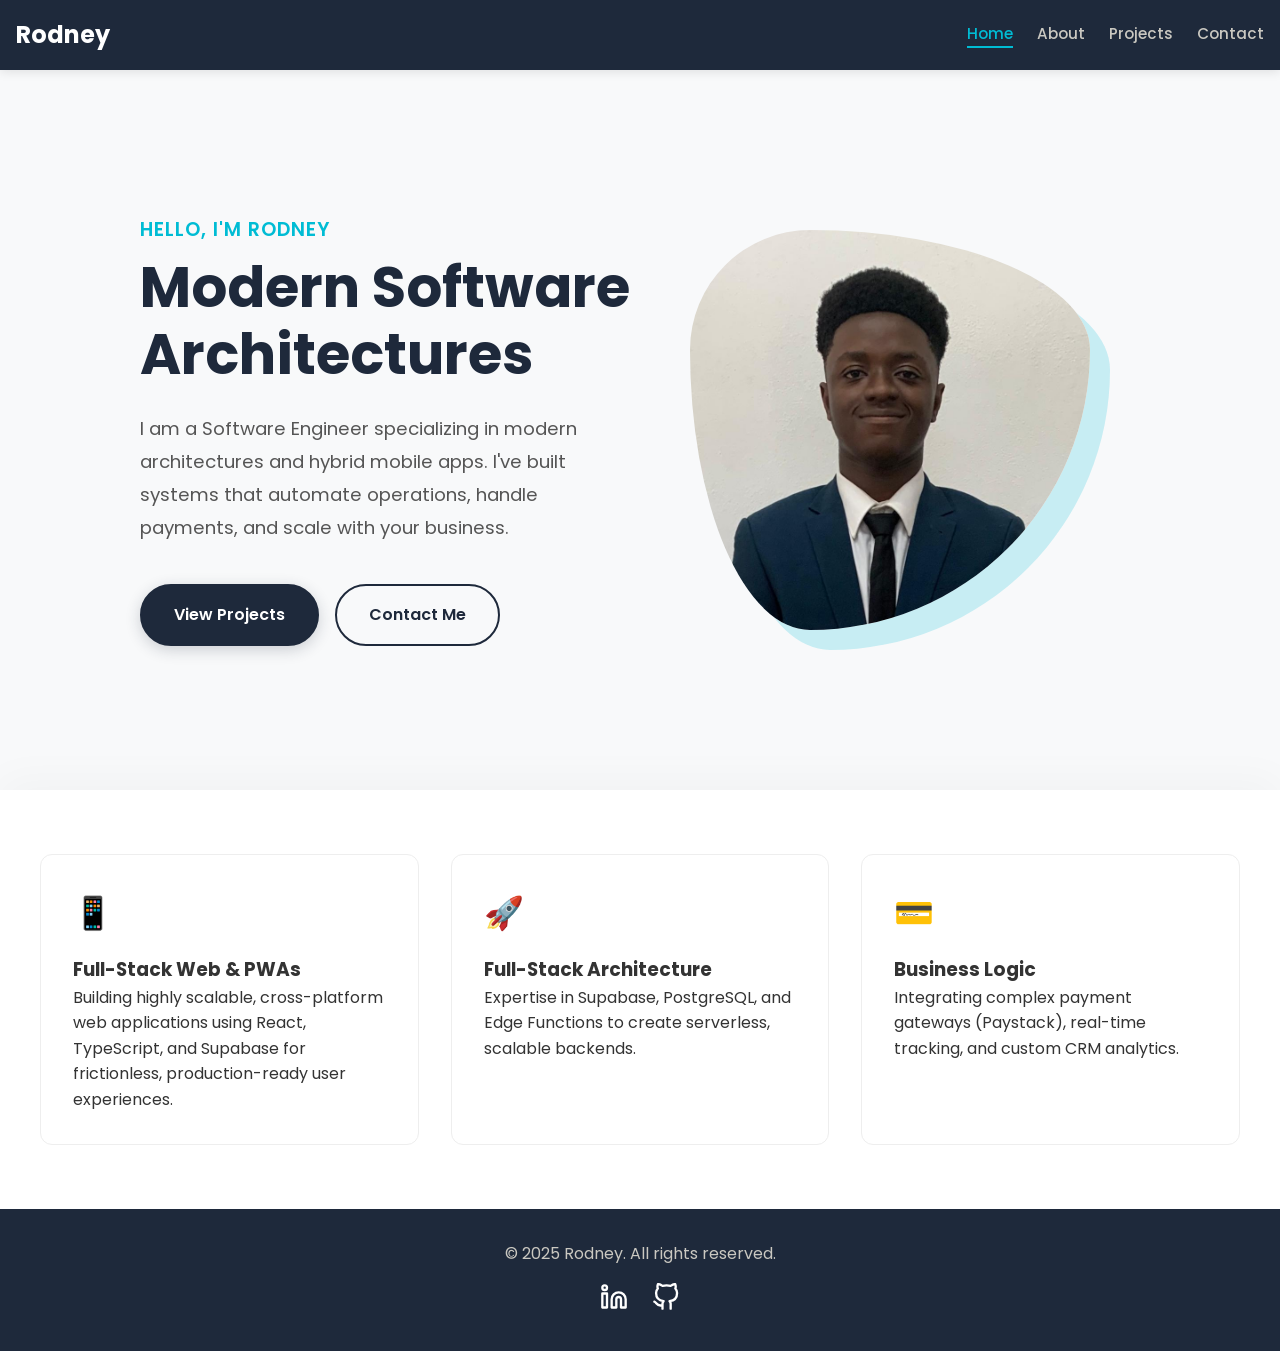
==== commit 9cfb688e: "Updated contact form and added SVG social icons" ====
--- a/index.html
+++ b/index.html
@@ -202,11 +202,11 @@
   <footer>
     <p>&copy; 2025 Rodney. All rights reserved.</p>
     <div class="social-icons">
-      <a href="https://www.linkedin.com/in/rodney-afriyie-882338365" target="_blank">
-        <img src="images/linkedin.png" alt="LinkedIn">
+      <a href="https://www.linkedin.com/in/rodney-afriyie-882338365" target="_blank" aria-label="LinkedIn">
+        <svg xmlns="http://www.w3.org/2000/svg" viewBox="0 0 24 24" fill="none" stroke-width="2" stroke-linecap="round" stroke-linejoin="round" class="feather feather-linkedin"><path d="M16 8a6 6 0 0 1 6 6v7h-4v-7a2 2 0 0 0-2-2 2 2 0 0 0-2 2v7h-4v-7a6 6 0 0 1 6-6z"></path><rect x="2" y="9" width="4" height="12"></rect><circle cx="4" cy="4" r="2"></circle></svg>
       </a>
-      <a href="https://github.com/afriyierodney64" target="_blank">
-        <img src="images/github-icon.png" alt="GitHub">
+      <a href="https://github.com/afriyierodney64" target="_blank" aria-label="GitHub">
+        <svg xmlns="http://www.w3.org/2000/svg" viewBox="0 0 24 24" fill="none" stroke-width="2" stroke-linecap="round" stroke-linejoin="round" class="feather feather-github"><path d="M9 19c-5 1.5-5-2.5-7-3m14 6v-3.87a3.37 3.37 0 0 0-.94-2.61c3.14-.35 6.44-1.54 6.44-7A5.44 5.44 0 0 0 20 4.77 5.07 5.07 0 0 0 19.91 1S18.73.65 16 2.48a13.38 13.38 0 0 0-7 0C6.27.65 5.09 1 5.09 1A5.07 5.07 0 0 0 5 4.77a5.44 5.44 0 0 0-1.5 3.78c0 5.42 3.3 6.61 6.44 7A3.37 3.37 0 0 0 9 18.13V22"></path></svg>
       </a>
     </div>
   </footer>
--- a/style.css
+++ b/style.css
@@ -102,14 +102,21 @@
     margin-top: 1rem;
 }
 
-.social-icons img {
+.social-icons img, .social-icons svg {
     width: 28px;
     height: 28px;
     transition: transform 0.3s ease;
-    filter: brightness(0) invert(1); /* Makes icons white */
 }
 
-.social-icons img:hover {
+.social-icons img {
+    filter: brightness(0) invert(1);
+}
+
+.social-icons svg {
+    stroke: #fff;
+}
+
+.social-icons img:hover, .social-icons svg:hover {
     transform: scale(1.2);
     opacity: 0.8;
 }
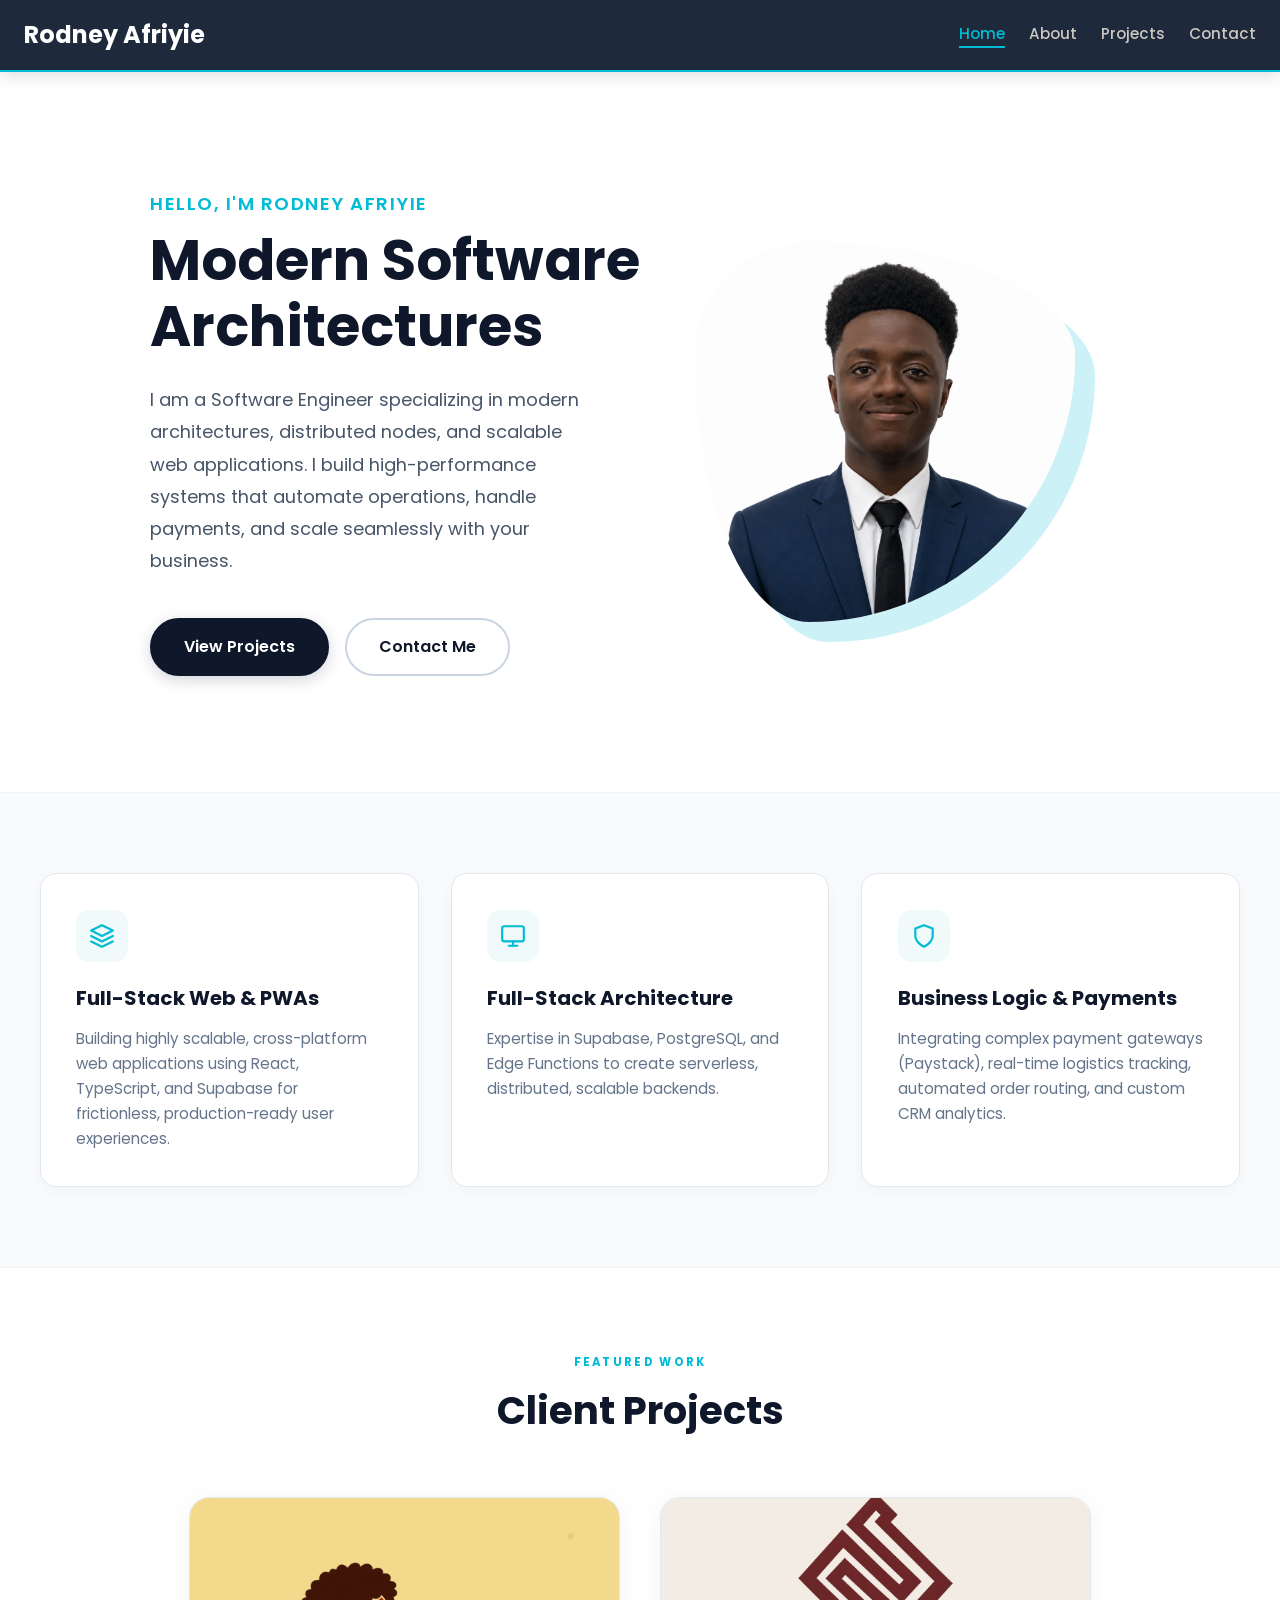
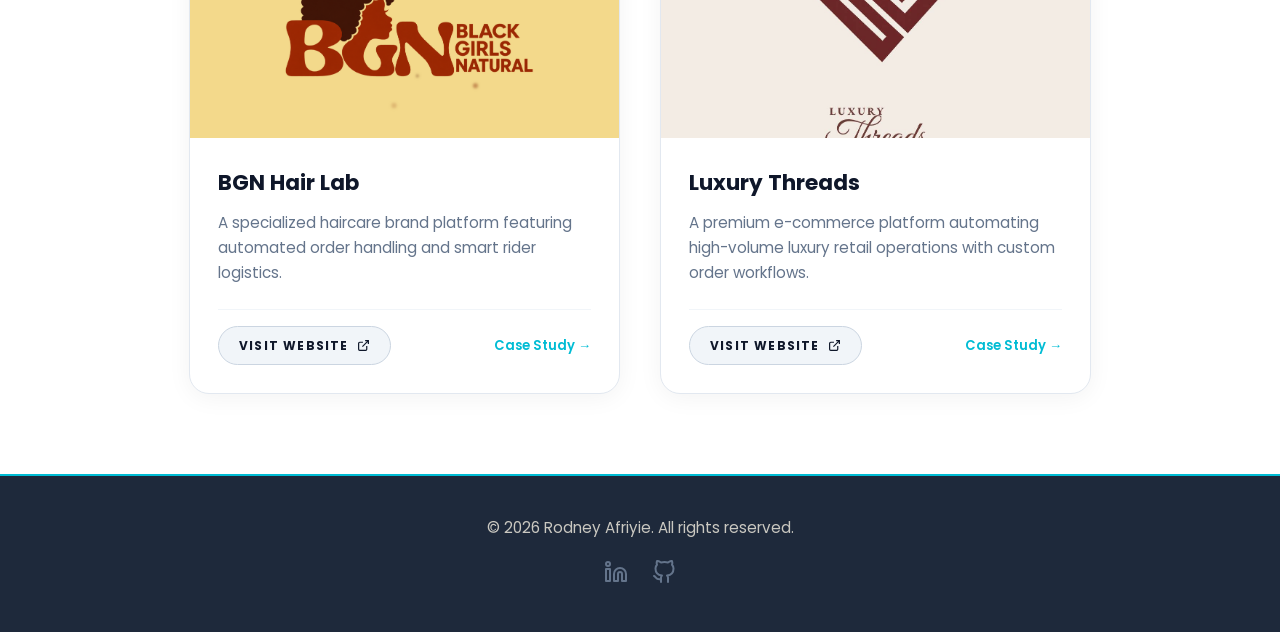
==== commit 2e3e3bcf: "Overhaul portfolio: mobile frames, studio monitors, deck animations, swipe gestures, new projects, a" ====
--- a/index.html
+++ b/index.html
@@ -1,215 +1,530 @@
 <!DOCTYPE html>
 <html lang="en">
+
 <head>
   <meta charset="UTF-8">
   <meta name="viewport" content="width=device-width, initial-scale=1.0">
-  <title>Rodney | Software Engineer</title>
-  <link href="https://fonts.googleapis.com/css2?family=Poppins:wght@300;400;600;700&display=swap" rel="stylesheet">
+  <title>Rodney Afriyie | Software Engineer</title>
+  <link href="https://fonts.googleapis.com/css2?family=Poppins:wght@300;400;500;600;700&display=swap" rel="stylesheet">
   <link href="style.css" rel="stylesheet">
-  
-  <!-- Page Specific Styles for Hero Layout -->
+
   <style>
+    /* Remove dark grey backgrounds & modernize home page */
+    body {
+      background-color: #ffffff;
+      color: #1e293b;
+    }
+
+    
+
+    
+
+    
+
+    
+
+    nav a:hover,
+    nav a.active {
+      color: #00bcd4;
+      border-bottom: 2px solid #00bcd4;
+    }
+
     .hero {
-        display: flex;
-        align-items: center;
-        justify-content: space-between;
-        padding: 4rem 2rem;
-        max-width: 1200px;
-        margin: 0 auto;
-        min-height: 80vh;
+      display: flex;
+      align-items: center;
+      justify-content: space-between;
+      padding: 5rem 2rem;
+      max-width: 1200px;
+      margin: 0 auto;
+      min-height: 80vh;
+      background-color: #ffffff;
     }
 
     .hero-text {
-        flex: 1;
-        max-width: 600px;
-        animation: fadeUp 1s ease-out;
+      flex: 1;
+      max-width: 600px;
+      animation: fadeUp 1s ease-out;
     }
 
     .hero-greeting {
-        color: #00bcd4;
-        font-weight: 600;
-        font-size: 1.2rem;
-        text-transform: uppercase;
-        letter-spacing: 1px;
-        display: block;
-        margin-bottom: 0.5rem;
+      color: #00bcd4;
+      font-weight: 600;
+      font-size: 1.15rem;
+      text-transform: uppercase;
+      letter-spacing: 1.5px;
+      display: block;
+      margin-bottom: 0.6rem;
     }
 
     .hero-text h1 {
-        font-size: 3.5rem;
-        line-height: 1.2;
-        color: #1e293b;
-        margin-bottom: 1.5rem;
-        font-weight: 700;
+      font-size: 3.5rem;
+      line-height: 1.18;
+      color: #0f172a;
+      margin-bottom: 1.5rem;
+      font-weight: 700;
     }
 
     .hero-text p {
-        font-size: 1.15rem;
-        color: #555;
-        margin-bottom: 2.5rem;
-        line-height: 1.8;
-        max-width: 90%;
-    }
-
-    /* Buttons */
-    .btn-group { display: flex; gap: 1rem; }
+      font-size: 1.12rem;
+      color: #475569;
+      margin-bottom: 2.5rem;
+      line-height: 1.8;
+      max-width: 90%;
+    }
+
+    .btn-group {
+      display: flex;
+      gap: 1rem;
+    }
+
+    .btn-primary {
+      background-color: #0f172a;
+      color: #fff;
+      border: 2px solid #0f172a;
+      box-shadow: 0 4px 15px rgba(15, 23, 42, 0.18);
+      border-radius: 50px;
+      padding: 0.9rem 2rem;
+      font-weight: 600;
+      text-decoration: none;
+      transition: all 0.25s ease;
+    }
+
+    .btn-primary:hover {
+      background-color: #1e293b;
+      transform: translateY(-3px);
+      box-shadow: 0 8px 25px rgba(15, 23, 42, 0.25);
+    }
+
+    .btn-outline {
+      background-color: transparent;
+      color: #0f172a;
+      border: 2px solid #cbd5e1;
+      border-radius: 50px;
+      padding: 0.9rem 2rem;
+      font-weight: 600;
+      text-decoration: none;
+      transition: all 0.25s ease;
+    }
+
+    .btn-outline:hover {
+      background-color: #0f172a;
+      color: #fff;
+      border-color: #0f172a;
+      transform: translateY(-3px);
+    }
+
+    .hero-image-container {
+      flex: 1;
+      display: flex;
+      justify-content: center;
+      animation: fadeIn 1.5s ease-out;
+    }
+
+    .hero-image-container img {
+      width: 380px;
+      height: 380px;
+      object-fit: cover;
+      border-radius: 30% 70% 70% 30% / 30% 30% 70% 70%;
+      box-shadow: 20px 20px 0px rgba(0, 188, 212, 0.2);
+      transition: border-radius 0.5s ease;
+    }
+
+    .hero-image-container img:hover {
+      border-radius: 50%;
+    }
+
+    /* Skills Section */
+    .skills-section {
+      background-color: #f8fafc;
+      padding: 5rem 2rem;
+      border-top: 1px solid #f1f5f9;
+      border-bottom: 1px solid #f1f5f9;
+    }
+
+    .skills-container {
+      max-width: 1200px;
+      margin: 0 auto;
+      display: grid;
+      grid-template-columns: repeat(auto-fit, minmax(260px, 1fr));
+      gap: 2rem;
+    }
+
+    .skill-card {
+      padding: 2.2rem;
+      border-radius: 1rem;
+      background: #ffffff;
+      border: 1px solid #e2e8f0;
+      box-shadow: 0 4px 16px rgba(0, 0, 0, 0.03);
+      transition: all 0.3s ease;
+    }
+
+    .skill-card:hover {
+      transform: translateY(-5px);
+      border-color: #00bcd4;
+      box-shadow: 0 10px 30px rgba(0, 188, 212, 0.12);
+    }
+
+    .skill-icon {
+      width: 52px;
+      height: 52px;
+      margin-bottom: 1.25rem;
+      display: flex;
+      align-items: center;
+      justify-content: center;
+      background: #f0fafb;
+      border-radius: 14px;
+      color: #00bcd4;
+    }
+
+    .skill-icon svg {
+      width: 26px;
+      height: 26px;
+      stroke: currentColor;
+      fill: none;
+      stroke-width: 2;
+      stroke-linecap: round;
+      stroke-linejoin: round;
+    }
+
+    .skill-card h3 {
+      font-size: 1.25rem;
+      font-weight: 700;
+      color: #0f172a;
+      margin-bottom: 0.75rem;
+    }
+
+    .skill-card p {
+      font-size: 0.95rem;
+      color: #64748b;
+      line-height: 1.65;
+    }
+
+    /* Featured Work Section */
+    .featured-section {
+      padding: 5rem 2rem;
+      max-width: 1200px;
+      margin: 0 auto;
+      background-color: #ffffff;
+    }
+
+    .featured-header {
+      text-align: center;
+      margin-bottom: 3.5rem;
+    }
+
+    .featured-header .label {
+      display: inline-block;
+      font-size: 0.72rem;
+      font-weight: 700;
+      letter-spacing: 0.2em;
+      text-transform: uppercase;
+      color: #00bcd4;
+      margin-bottom: 0.5rem;
+    }
+
+    .featured-header h2 {
+      font-size: 2.4rem;
+      font-weight: 700;
+      color: #0f172a;
+    }
+
+    .featured-grid {
+      display: grid;
+      grid-template-columns: repeat(auto-fit, minmax(340px, 1fr));
+      gap: 2.5rem;
+    }
+
+    .featured-card {
+      background: #ffffff;
+      border-radius: 1.25rem;
+      border: 1px solid #e2e8f0;
+      overflow: hidden;
+      box-shadow: 0 4px 24px rgba(0, 0, 0, 0.05);
+      transition: all 0.3s ease;
+      display: flex;
+      flex-direction: column;
+    }
+
+    .featured-card:hover {
+      transform: translateY(-6px);
+      box-shadow: 0 14px 40px rgba(0, 0, 0, 0.09);
+      border-color: #cbd5e1;
+    }
+
+    .featured-card-thumb {
+      width: 100%;
+      height: 240px;
+      overflow: hidden;
+      background: #f8fafc;
+      display: flex;
+      align-items: center;
+      justify-content: center;
+      position: relative;
+    }
+
+    .featured-card-thumb img {
+      width: 100%;
+      height: 100%;
+      object-fit: cover;
+      transition: transform 0.4s ease;
+    }
+
+    .featured-card:hover .featured-card-thumb img {
+      transform: scale(1.04);
+    }
+
+    .featured-card-body {
+      padding: 1.75rem;
+      display: flex;
+      flex-direction: column;
+      flex: 1;
+    }
+
+    .featured-card-body h3 {
+      font-size: 1.35rem;
+      font-weight: 700;
+      color: #0f172a;
+      margin-bottom: 0.6rem;
+    }
+
+    .featured-card-body p {
+      font-size: 0.95rem;
+      color: #64748b;
+      line-height: 1.65;
+      margin-bottom: 1.5rem;
+      flex: 1;
+    }
+
+    .featured-actions {
+      display: flex;
+      align-items: center;
+      justify-content: space-between;
+      gap: 1rem;
+      padding-top: 1rem;
+      border-top: 1px solid #f1f5f9;
+    }
+
+    .btn-visit-home {
+      display: inline-flex;
+      align-items: center;
+      gap: 0.5rem;
+      padding: 0.55rem 1.25rem;
+      font-size: 0.75rem;
+      font-weight: 700;
+      letter-spacing: 0.1em;
+      text-transform: uppercase;
+      color: #0f172a;
+      background: #f1f5f9;
+      border: 1px solid #cbd5e1;
+      border-radius: 999px;
+      text-decoration: none;
+      transition: all 0.2s ease;
+    }
+
+    .btn-visit-home:hover {
+      background: #0f172a;
+      color: #ffffff;
+      border-color: #0f172a;
+      transform: translateY(-2px);
+    }
+
+    .btn-visit-home svg {
+      width: 13px;
+      height: 13px;
+      stroke: currentColor;
+      stroke-width: 2.2;
+      fill: none;
+    }
+
+    .view-link {
+      font-size: 0.82rem;
+      font-weight: 600;
+      color: #00bcd4;
+      text-decoration: none;
+      display: inline-flex;
+      align-items: center;
+      gap: 0.4rem;
+      transition: transform 0.2s ease;
+    }
+
+    .view-link:hover {
+      transform: translateX(3px);
+    }
+
     
-    .btn-primary {
-        background-color: #1e293b;
-        color: #fff;
-        border: 2px solid #1e293b;
-        box-shadow: 0 4px 15px rgba(30, 41, 59, 0.2);
-        border-radius: 50px;
-        padding: 1rem 2rem;
-    }
-
-    .btn-primary:hover {
-        background-color: #334155;
-        transform: translateY(-3px);
-    }
-
-    .btn-outline {
-        background-color: transparent;
-        color: #1e293b;
-        border: 2px solid #1e293b;
-        border-radius: 50px;
-        padding: 1rem 2rem;
-    }
-
-    .btn-outline:hover {
-        background-color: #1e293b;
-        color: #fff;
-        transform: translateY(-3px);
-    }
-
-    /* Hero Image */
-    .hero-image-container {
-        flex: 1;
-        display: flex;
-        justify-content: center;
-        animation: fadeIn 1.5s ease-out;
-    }
-
-    .hero-image-container img {
-        width: 400px;
-        height: 400px;
-        object-fit: cover;
-        border-radius: 30% 70% 70% 30% / 30% 30% 70% 70%; /* Blob shape */
-        box-shadow: 20px 20px 0px rgba(0, 188, 212, 0.2);
-        transition: border-radius 0.5s ease;
-    }
-
-    .hero-image-container img:hover {
-        border-radius: 50%;
-    }
-
-    /* Skills Overview */
-    .skills-section {
-        background-color: white;
-        padding: 4rem 2rem;
-        box-shadow: 0 -10px 40px rgba(0,0,0,0.03);
-    }
-
-    .skills-container {
-        max-width: 1200px;
-        margin: 0 auto;
-        display: grid;
-        grid-template-columns: repeat(auto-fit, minmax(250px, 1fr));
-        gap: 2rem;
-    }
-
-    .skill-card {
-        padding: 2rem;
-        border-radius: 12px;
-        background: #fff;
-        border: 1px solid #eee;
-        transition: transform 0.3s ease;
-    }
-
-    .skill-card:hover {
-        transform: translateY(-5px);
-        border-color: #00bcd4;
-    }
-
-    .skill-icon { font-size: 2rem; margin-bottom: 1rem; display: block; }
-
-    /* Animations */
-    @keyframes fadeUp { from { opacity: 0; transform: translateY(20px); } to { opacity: 1; transform: translateY(0); } }
-    @keyframes fadeIn { from { opacity: 0; } to { opacity: 1; } }
-
-    /* Mobile */
+
+    
+
+    .social-icons {
+      display: flex;
+      justify-content: center;
+      gap: 1.5rem;
+      margin-top: 1.25rem;
+    }
+
+    .social-icons svg {
+      width: 24px;
+      height: 24px;
+      stroke: #64748b;
+      transition: stroke 0.2s, transform 0.2s;
+    }
+
+    .social-icons svg:hover {
+      stroke: #00bcd4;
+      transform: translateY(-2px);
+    }
+
+    @keyframes fadeUp {
+      from { opacity: 0; transform: translateY(20px); }
+      to { opacity: 1; transform: translateY(0); }
+    }
+
+    @keyframes fadeIn {
+      from { opacity: 0; }
+      to { opacity: 1; }
+    }
+
     @media (max-width: 900px) {
-        .hero { flex-direction: column-reverse; text-align: center; padding-top: 2rem; }
-        .hero-text h1 { font-size: 2.5rem; }
-        .hero-text p { margin: 0 auto 2rem auto; }
-        .btn-group { justify-content: center; }
-        .hero-image-container img { width: 280px; height: 280px; margin-bottom: 2rem; }
+      .hero {
+        flex-direction: column-reverse;
+        text-align: center;
+        padding-top: 3rem;
+      }
+      .hero-text h1 { font-size: 2.6rem; }
+      .hero-text p { margin: 0 auto 2rem auto; }
+      .btn-group { justify-content: center; }
+      .hero-image-container img { width: 280px; height: 280px; margin-bottom: 2.5rem; }
     }
   </style>
 </head>
+
 <body>
-  
+
   <header>
-    <a href="index.html"><h1>Rodney</h1></a>
+    <a href="index.html">
+      <h1>Rodney Afriyie</h1>
+    </a>
     <nav>
       <a href="index.html" class="active">Home</a>
       <a href="about.html">About</a>
       <a href="projects.html">Projects</a>
       <a href="contact.html">Contact</a>
-    </nav>    
+    </nav>
   </header>
 
   <section class="hero">
     <div class="hero-text">
-      <span class="hero-greeting">Hello, I'm Rodney</span>
+      <span class="hero-greeting">Hello, I'm Rodney Afriyie</span>
       <h1>Modern Software <br> Architectures</h1>
       <p>
-        I am a Software Engineer specializing in modern architectures and hybrid mobile apps. I've built systems that automate operations, handle payments, and scale with your business.
+        I am a Software Engineer specializing in modern architectures, distributed nodes, and scalable web applications. I build high-performance systems that automate operations, handle payments, and scale seamlessly with your business.
       </p>
       <div class="btn-group">
         <a href="projects.html" class="btn btn-primary">View Projects</a>
         <a href="contact.html" class="btn btn-outline">Contact Me</a>
       </div>
     </div>
-    
+
     <div class="hero-image-container">
-      <img src="images/pfp1.jpg" alt="Rodney Profile">
+      <img src="images/pfp1.png" alt="Rodney Afriyie Profile">
     </div>
   </section>
 
   <section class="skills-section">
     <div class="skills-container">
       <div class="skill-card">
-        <span class="skill-icon">📱</span>
-        <h3>Full-Stack Web & PWAs</h3>
+        <div class="skill-icon">
+          <svg viewBox="0 0 24 24"><path d="M12 2L2 7l10 5 10-5-10-5z"/><path d="M2 17l10 5 10-5"/><path d="M2 12l10 5 10-5"/></svg>
+        </div>
+        <h3>Full-Stack Web &amp; PWAs</h3>
         <p>Building highly scalable, cross-platform web applications using React, TypeScript, and Supabase for frictionless, production-ready user experiences.</p>
       </div>
-      
+
       <div class="skill-card">
-        <span class="skill-icon">🚀</span>
+        <div class="skill-icon">
+          <svg viewBox="0 0 24 24"><rect x="2" y="3" width="20" height="14" rx="2"/><line x1="8" y1="21" x2="16" y2="21"/><line x1="12" y1="17" x2="12" y2="21"/></svg>
+        </div>
         <h3>Full-Stack Architecture</h3>
-        <p>Expertise in Supabase, PostgreSQL, and Edge Functions to create serverless, scalable backends.</p>
+        <p>Expertise in Supabase, PostgreSQL, and Edge Functions to create serverless, distributed, scalable backends.</p>
       </div>
-      
+
       <div class="skill-card">
-        <span class="skill-icon">💳</span>
-        <h3>Business Logic</h3>
-        <p>Integrating complex payment gateways (Paystack), real-time tracking, and custom CRM analytics.</p>
+        <div class="skill-icon">
+          <svg viewBox="0 0 24 24"><path d="M12 22s8-4 8-10V5l-8-3-8 3v7c0 6 8 10 8 10z"/></svg>
+        </div>
+        <h3>Business Logic &amp; Payments</h3>
+        <p>Integrating complex payment gateways (Paystack), real-time logistics tracking, automated order routing, and custom CRM analytics.</p>
       </div>
     </div>
   </section>
 
+  <!-- Featured Work Preview -->
+  <section class="featured-section">
+    <div class="featured-header">
+      <span class="label">Featured Work</span>
+      <h2>Client Projects</h2>
+    </div>
+    <div class="featured-grid">
+      <!-- BGN Hair Lab -->
+      <div class="featured-card">
+        <div class="featured-card-thumb">
+          <img src="images/bgn/1.PNG" alt="BGN Hair Lab">
+        </div>
+        <div class="featured-card-body">
+          <h3>BGN Hair Lab</h3>
+          <p>A specialized haircare brand platform featuring automated order handling and smart rider logistics.</p>
+          <div class="featured-actions">
+            <a href="https://bgnhairlab.com" target="_blank" rel="noopener noreferrer" class="btn-visit-home">
+              <span>Visit Website</span>
+              <svg viewBox="0 0 24 24"><path d="M18 13v6a2 2 0 0 1-2 2H5a2 2 0 0 1-2-2V8a2 2 0 0 1 2-2h6M15 3h6v6M10 14L21 3"/></svg>
+            </a>
+            <a href="projects.html#proj-bgn" class="view-link">Case Study &rarr;</a>
+          </div>
+        </div>
+      </div>
+
+      <!-- Luxury Threads -->
+      <div class="featured-card">
+        <div class="featured-card-thumb">
+          <img src="images/luxurythreads/1.jpg" alt="Luxury Threads">
+        </div>
+        <div class="featured-card-body">
+          <h3>Luxury Threads</h3>
+          <p>A premium e-commerce platform automating high-volume luxury retail operations with custom order workflows.</p>
+          <div class="featured-actions">
+            <a href="https://luxurythreads.store" target="_blank" rel="noopener noreferrer" class="btn-visit-home">
+              <span>Visit Website</span>
+              <svg viewBox="0 0 24 24"><path d="M18 13v6a2 2 0 0 1-2 2H5a2 2 0 0 1-2-2V8a2 2 0 0 1 2-2h6M15 3h6v6M10 14L21 3"/></svg>
+            </a>
+            <a href="projects.html#proj-lt" class="view-link">Case Study &rarr;</a>
+          </div>
+        </div>
+      </div>
+    </div>
+  </section>
+
   <footer>
-    <p>&copy; 2025 Rodney. All rights reserved.</p>
+    <p>&copy; 2026 Rodney Afriyie. All rights reserved.</p>
     <div class="social-icons">
       <a href="https://www.linkedin.com/in/rodney-afriyie-882338365" target="_blank" aria-label="LinkedIn">
-        <svg xmlns="http://www.w3.org/2000/svg" viewBox="0 0 24 24" fill="none" stroke-width="2" stroke-linecap="round" stroke-linejoin="round" class="feather feather-linkedin"><path d="M16 8a6 6 0 0 1 6 6v7h-4v-7a2 2 0 0 0-2-2 2 2 0 0 0-2 2v7h-4v-7a6 6 0 0 1 6-6z"></path><rect x="2" y="9" width="4" height="12"></rect><circle cx="4" cy="4" r="2"></circle></svg>
+        <svg xmlns="http://www.w3.org/2000/svg" viewBox="0 0 24 24" fill="none" stroke-width="2" stroke-linecap="round"
+          stroke-linejoin="round" class="feather feather-linkedin">
+          <path d="M16 8a6 6 0 0 1 6 6v7h-4v-7a2 2 0 0 0-2-2 2 2 0 0 0-2 2v7h-4v-7a6 6 0 0 1 6-6z"></path>
+          <rect x="2" y="9" width="4" height="12"></rect>
+          <circle cx="4" cy="4" r="2"></circle>
+        </svg>
       </a>
       <a href="https://github.com/afriyierodney64" target="_blank" aria-label="GitHub">
-        <svg xmlns="http://www.w3.org/2000/svg" viewBox="0 0 24 24" fill="none" stroke-width="2" stroke-linecap="round" stroke-linejoin="round" class="feather feather-github"><path d="M9 19c-5 1.5-5-2.5-7-3m14 6v-3.87a3.37 3.37 0 0 0-.94-2.61c3.14-.35 6.44-1.54 6.44-7A5.44 5.44 0 0 0 20 4.77 5.07 5.07 0 0 0 19.91 1S18.73.65 16 2.48a13.38 13.38 0 0 0-7 0C6.27.65 5.09 1 5.09 1A5.07 5.07 0 0 0 5 4.77a5.44 5.44 0 0 0-1.5 3.78c0 5.42 3.3 6.61 6.44 7A3.37 3.37 0 0 0 9 18.13V22"></path></svg>
+        <svg xmlns="http://www.w3.org/2000/svg" viewBox="0 0 24 24" fill="none" stroke-width="2" stroke-linecap="round"
+          stroke-linejoin="round" class="feather feather-github">
+          <path
+            d="M9 19c-5 1.5-5-2.5-7-3m14 6v-3.87a3.37 3.37 0 0 0-.94-2.61c3.14-.35 6.44-1.54 6.44-7A5.44 5.44 0 0 0 20 4.77 5.07 5.07 0 0 0 19.91 1S18.73.65 16 2.48a13.38 13.38 0 0 0-7 0C6.27.65 5.09 1 5.09 1A5.07 5.07 0 0 0 5 4.77a5.44 5.44 0 0 0-1.5 3.78c0 5.42 3.3 6.61 6.44 7A3.37 3.37 0 0 0 9 18.13V22">
+          </path>
+        </svg>
       </a>
     </div>
   </footer>
 
 </body>
-</html>+
+</html>
--- a/style.css
+++ b/style.css
@@ -14,7 +14,7 @@
 body {
     font-family: 'Poppins', sans-serif;
     line-height: 1.6;
-    background-color: #f8f9fa; /* Modern off-white background */
+    background-color: #f8fafc;
     color: #333;
     display: flex;
     flex-direction: column;
@@ -27,7 +27,7 @@
 header {
     background-color: #1e293b;
     color: #CAC8C1;
-    padding: 1rem;
+    padding: 1rem 1.5rem;
     display: flex;
     justify-content: space-between;
     align-items: center;
@@ -35,17 +35,19 @@
     top: 0;
     z-index: 1000;
     width: 100%;
-    box-shadow: 0 2px 10px rgba(0,0,0,0.1);
+    border-bottom: 2px solid #00bcd4;
+    box-shadow: 0 4px 15px rgba(0, 0, 0, 0.12);
 }
 
 header h1 {
     font-size: 1.5rem;
-    color: #fff;
+    color: #ffffff;
+    font-weight: 700;
     white-space: nowrap;
 }
 
 header a {
-    color: #CAC8C1;
+    color: #ffffff;
     text-decoration: none;
     font-weight: 600;
 }
@@ -88,24 +90,30 @@
 /* ===== FOOTER ===== */
 footer {
     text-align: center;
-    padding: 2rem 1rem;
+    padding: 2.5rem 1rem;
     background-color: #1e293b;
+    border-top: 2px solid #00bcd4;
     color: #CAC8C1;
     margin-top: auto;
     width: 100%;
+}
+
+footer p {
+    color: #CAC8C1;
+    font-size: 0.95rem;
 }
 
 .social-icons {
     display: flex;
     justify-content: center;
     gap: 1.5rem;
-    margin-top: 1rem;
+    margin-top: 1.25rem;
 }
 
 .social-icons img, .social-icons svg {
-    width: 28px;
-    height: 28px;
-    transition: transform 0.3s ease;
+    width: 26px;
+    height: 26px;
+    transition: transform 0.3s ease, stroke 0.2s ease;
 }
 
 .social-icons img {
@@ -113,12 +121,13 @@
 }
 
 .social-icons svg {
-    stroke: #fff;
+    stroke: #CAC8C1;
+    fill: none;
 }
 
 .social-icons img:hover, .social-icons svg:hover {
-    transform: scale(1.2);
-    opacity: 0.8;
+    transform: translateY(-2px) scale(1.15);
+    stroke: #00bcd4;
 }
 
 /* ===== UTILITY CLASSES ===== */
@@ -131,4 +140,4 @@
     transition: background 0.3s ease;
     cursor: pointer;
     border: none;
-}+}
